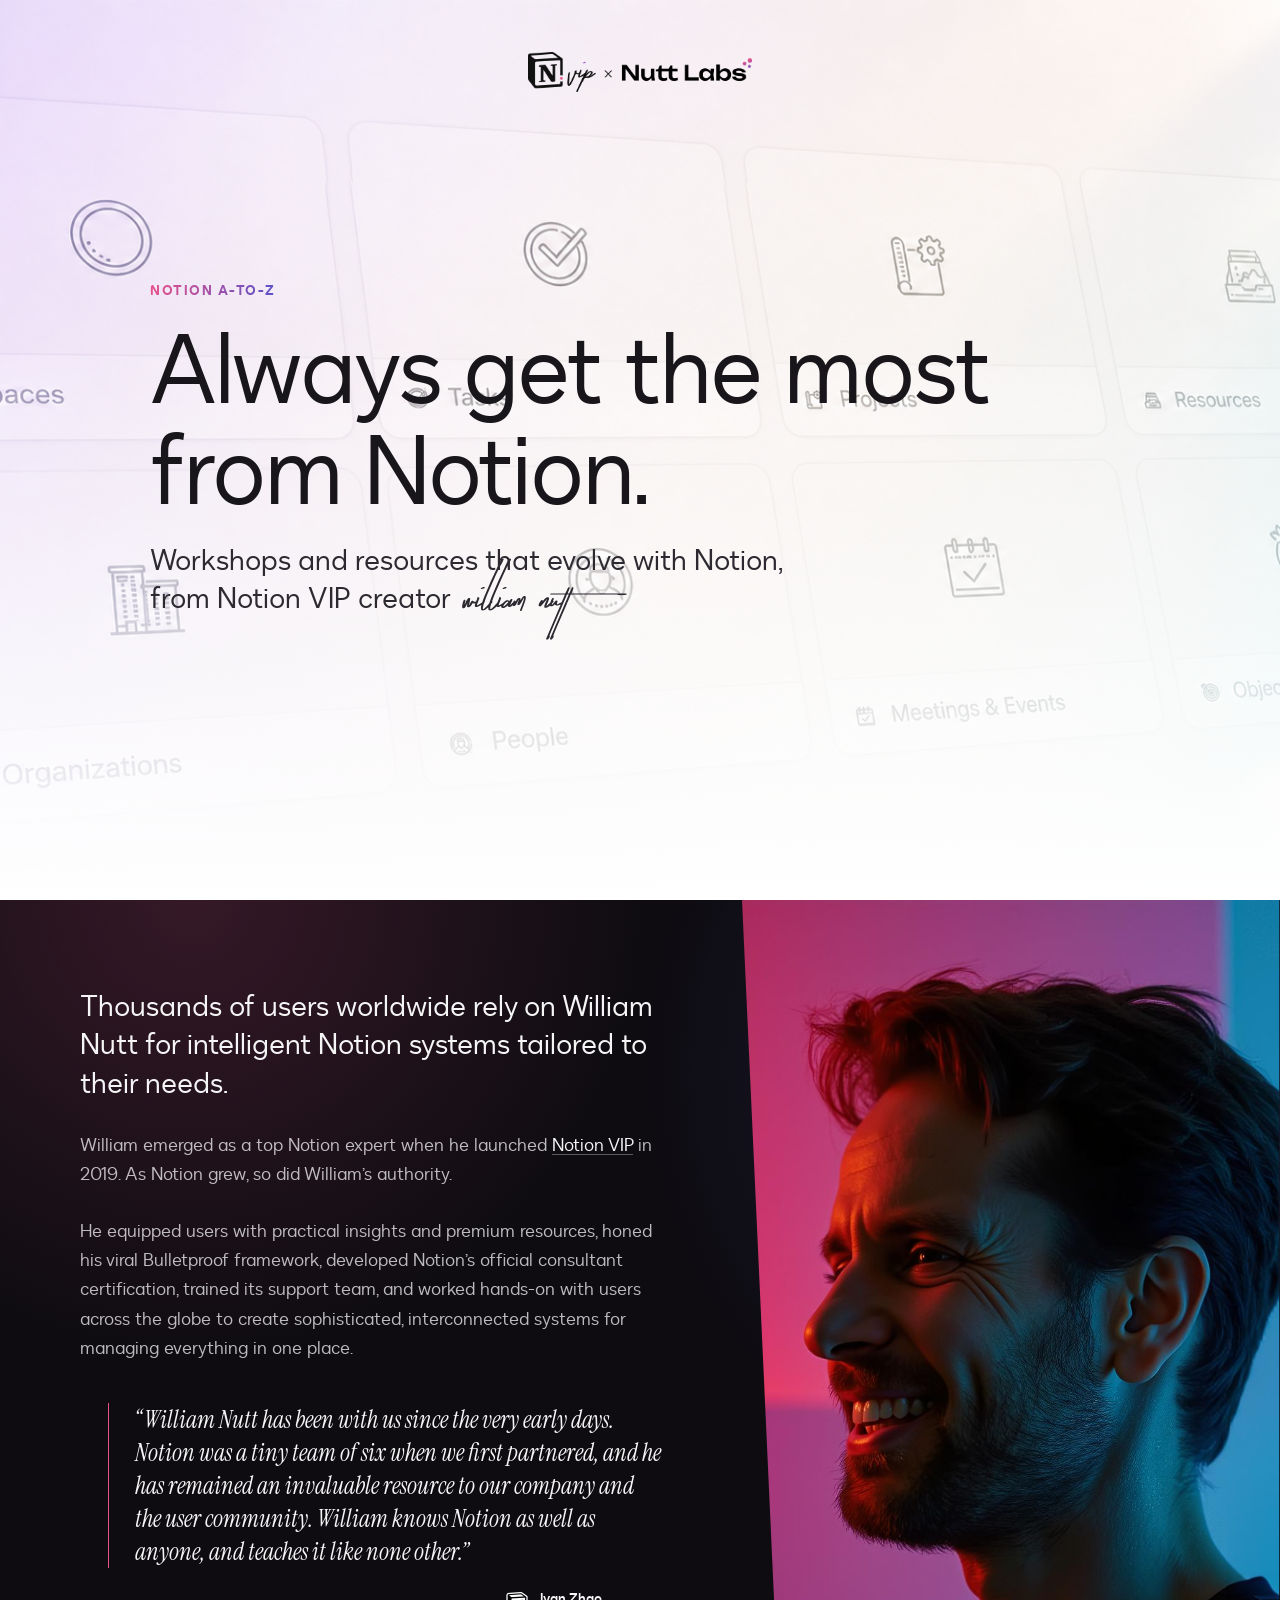
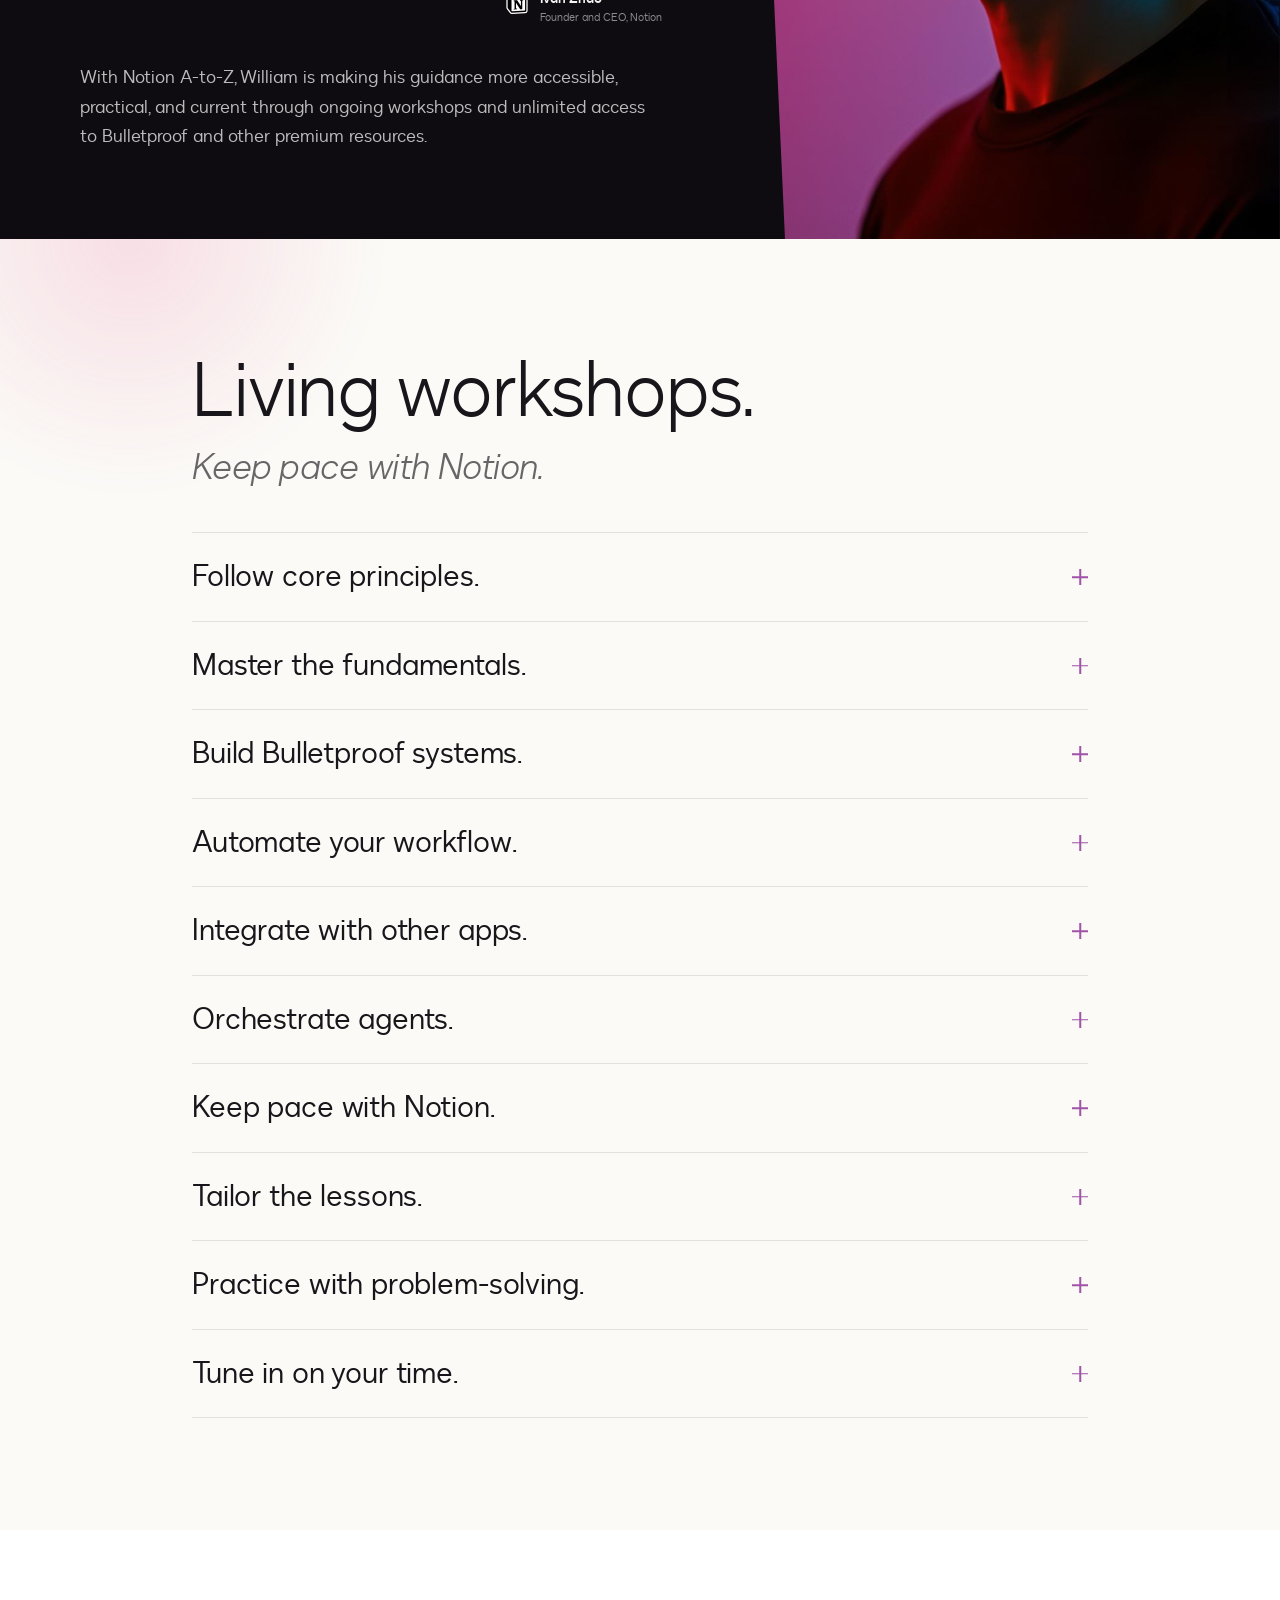
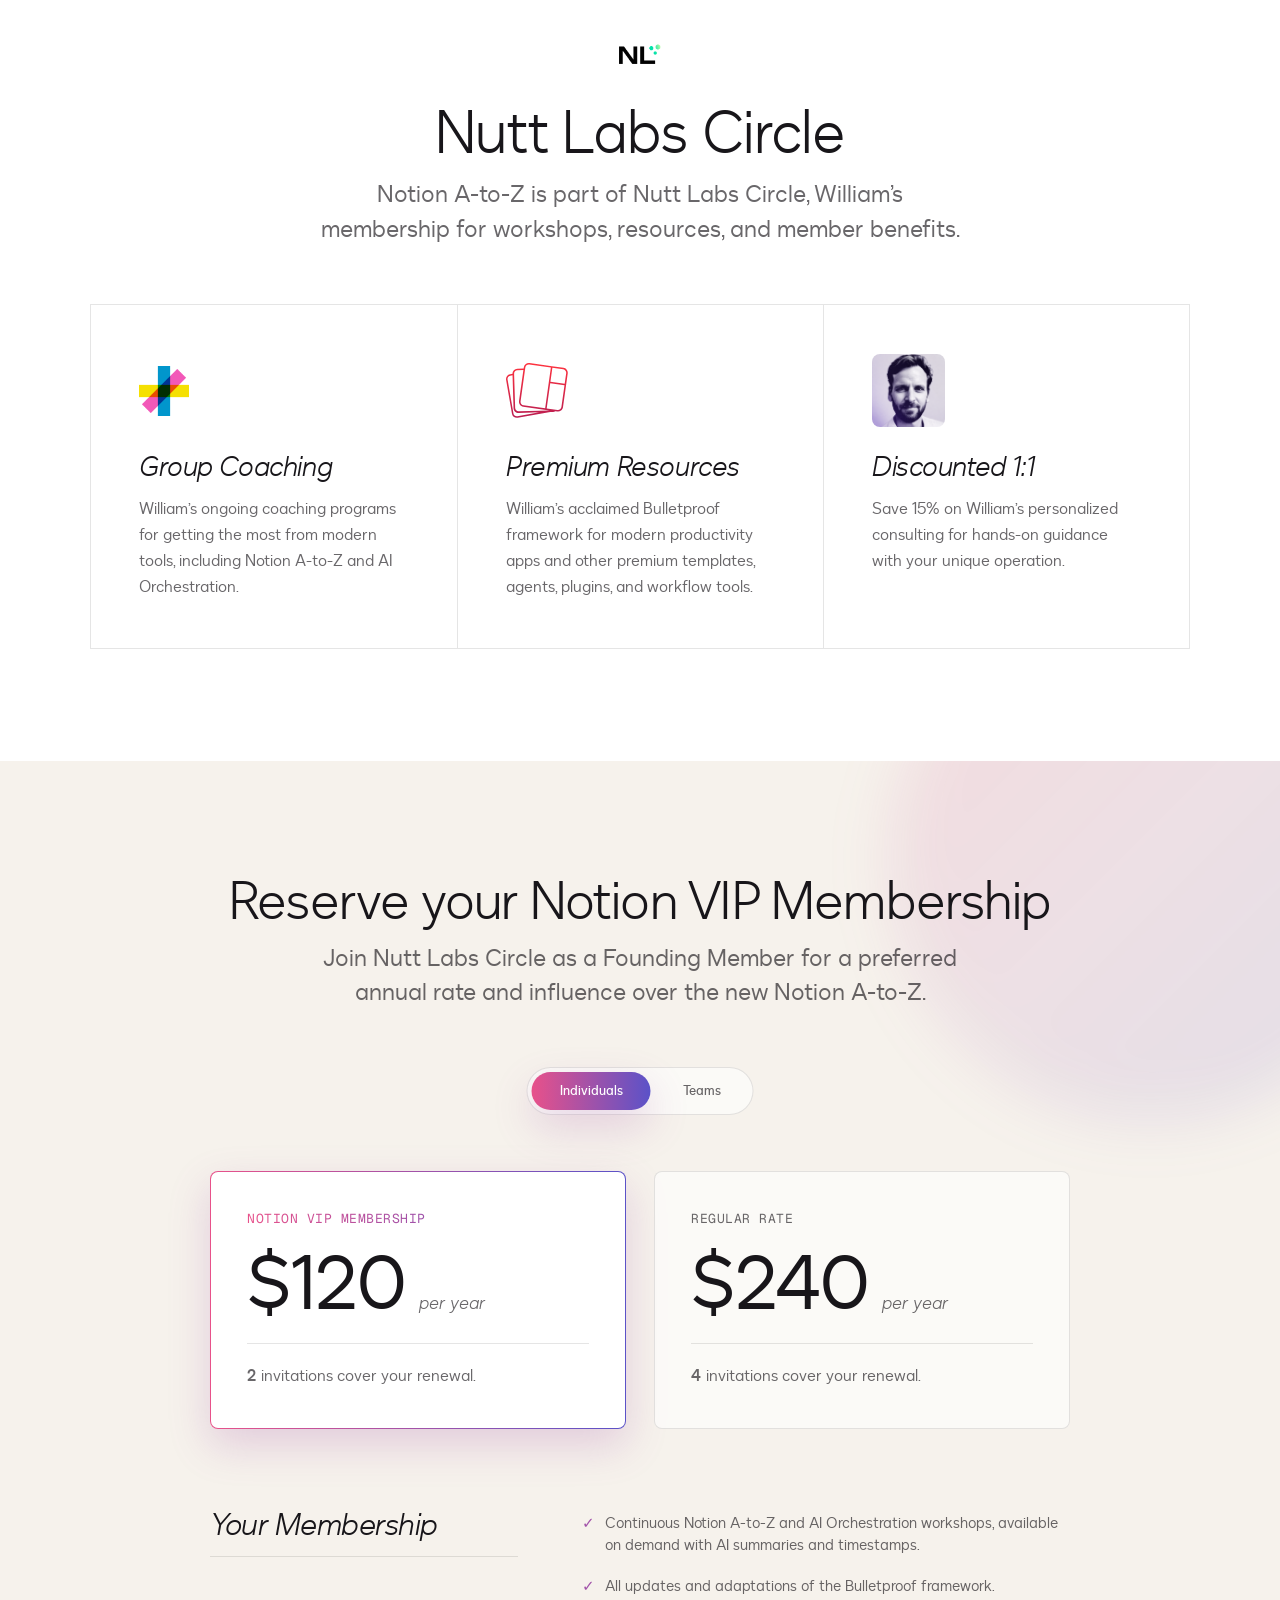
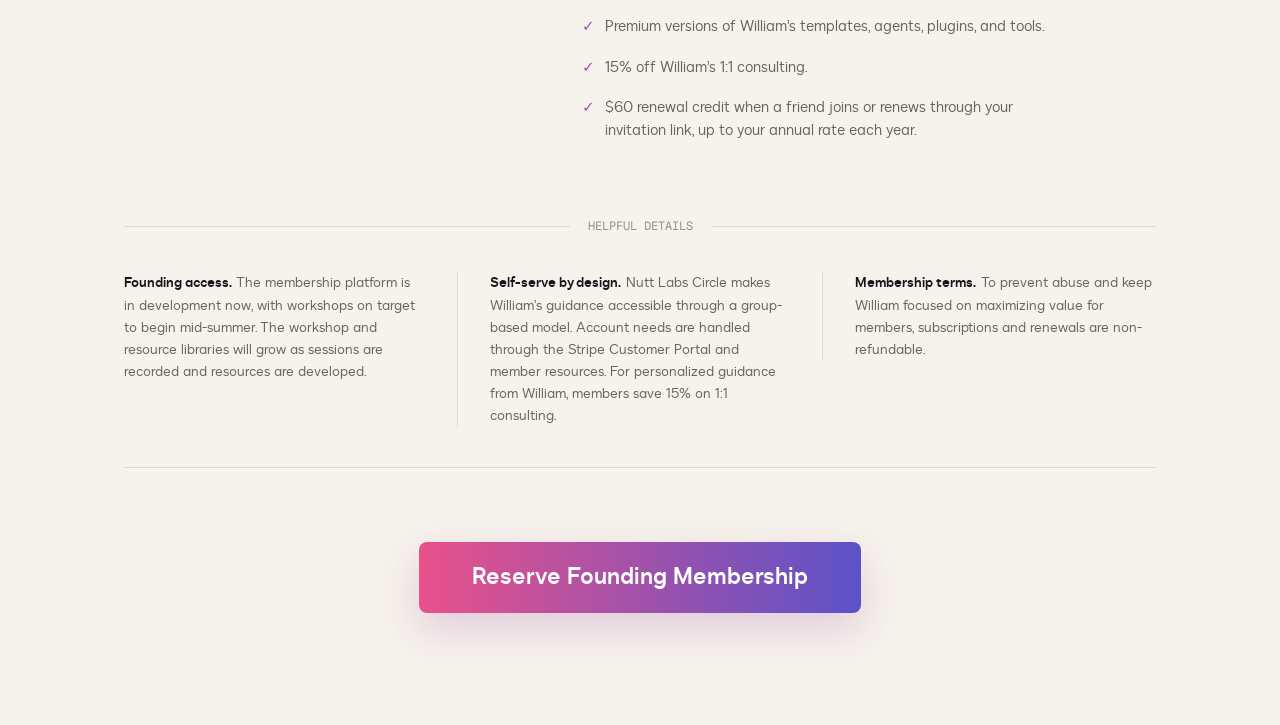
==== notion-az/index.html @ 17e20b6d "a-to-z Co-authored-by: Copilot <copilot@github.com>" ====
<!DOCTYPE html>
<html lang="en">
<head>
<!-- Google tag (gtag.js) -->
<script async src="https://www.googletagmanager.com/gtag/js?id=G-K4E2MD4CXL"></script>
<script>
  window.dataLayer = window.dataLayer || [];
  function gtag(){dataLayer.push(arguments);}
  gtag('js', new Date());

  gtag('config', 'G-K4E2MD4CXL');
</script>
<meta charset="UTF-8">
<meta name="viewport" content="width=device-width, initial-scale=1.0">
<title>Notion A-to-Z: Always get the most from Notion.</title>
<link rel="icon" type="image/png" href="assets/nutt-labs_favicon.png">
<meta property="og:image" content="assets/notion-a-to-z_og.jpg">
<link rel="stylesheet" href="css/main.css">
</head>
<body>

  <section class="hero">
    <div class="hero__bg"></div>

    <div class="hero__inner">

      <div class="hero__logo">
        <img src="assets/nutt-labs_notion-vip.png" alt="Notion VIP × Nutt Labs" />
      </div>

      <div class="hero__content">

        <p class="hero__eyebrow">Notion A-to-Z</p>
        <h1 class="hero__headline">Always get the most<br>from Notion.</h1>

        <div class="hero__sub">
          <p class="hero__sub-l1">Workshops and resources<br class="mobile-only"> that evolve with Notion,</p>
          <p class="hero__sub-l2">from Notion&nbsp;VIP&nbsp;creator&nbsp;<svg class="hero__sig" viewBox="0 0 155 76" fill="none" xmlns="http://www.w3.org/2000/svg" aria-label="William Nutt"><path d="M6.62109 37.0368C7.33049 37.0565 7.68519 37.1846 7.68519 37.421C7.68519 38.4851 7.33049 40.4853 6.62109 43.4214V43.6283H6.828C8.04975 40.9089 8.96606 39.5492 9.57694 39.5492H10.2568C10.7888 40.2586 11.2027 40.6133 11.4982 40.6133C11.5771 40.6133 12.4343 40.3375 14.0698 39.7857L14.8975 39.9926V40.8498C13.991 41.5789 12.9466 42.0223 11.7643 42.1799L9.84296 41.9435C8.60151 44.4855 7.37976 45.7565 6.17771 45.7565H5.32052C5.12346 45.7565 4.91655 45.5398 4.69979 45.1062V43.8057L4.93626 42.5642V42.3573H4.69979C3.63568 45.1949 2.57158 46.6137 1.50747 46.6137H0.857186C0.581307 46.5152 0.295575 46.1605 -9.80496e-06 45.5496C0.709394 40.9976 1.4188 38.7216 2.1282 38.7216H2.80805C3.06422 38.7216 3.19231 38.9384 3.19231 39.3719C3.19231 39.766 2.9854 40.7611 2.57158 42.3573V42.5642H2.80805C4.24656 38.8793 5.51757 37.0368 6.62109 37.0368ZM19.8787 26.6617H21.1792V27.9328C19.8195 28.3466 18.9623 28.5535 18.6076 28.5535H17.9869C17.6913 28.5535 17.5435 28.4057 17.5435 28.1101C17.5435 27.9131 18.3219 27.4303 19.8787 26.6617ZM14.7946 36.4456H15.6222C15.839 36.4456 16.0459 36.6525 16.243 37.0663V37.3028C16.243 37.7363 15.5336 39.6379 14.1148 43.0076V44.0717C15.9868 43.1061 18.0559 41.7661 20.322 40.0517H20.4994C20.7753 40.1897 21.0708 40.2586 21.3861 40.2586V40.8794C18.8441 43.2835 16.3612 44.8501 13.9374 45.5792H13.2871C12.4201 45.5792 11.9865 45.1555 11.9865 44.3082C11.9865 43.3229 12.7748 41.0567 14.3512 37.5097C14.1936 37.2141 14.1148 36.9974 14.1148 36.8594L14.7946 36.4456ZM37.9838 6.25104e-06H38.4272C38.841 6.25104e-06 39.0479 0.285738 39.0479 0.857202C38.3385 2.946 36.8409 5.70479 34.555 9.13357C34.555 9.46857 33.284 12.3062 30.742 17.6464C23.3524 33.943 19.5984 43.6677 19.4802 46.8206C19.5984 47.0965 19.6576 47.3034 19.6576 47.4414H19.894C20.6231 47.4414 23.0272 45.0373 27.1063 40.2291C27.3822 40.0714 27.6778 39.9926 27.993 39.9926H28.1704C28.466 40.032 28.6138 40.1798 28.6138 40.436V40.8498C24.9288 46.1112 21.8153 48.7419 19.2733 48.7419C18.2683 48.7419 17.7658 48.2394 17.7658 47.2344V46.3772C17.7658 42.5149 24.1504 27.115 36.9197 0.177357L37.9838 6.25104e-06ZM44.8863 6.25104e-06H45.3297C45.7435 6.25104e-06 45.9504 0.285738 45.9504 0.857202C45.241 2.946 43.7434 5.70479 41.4575 9.13357C41.4575 9.46857 40.1865 12.3062 37.6445 17.6464C30.2549 33.943 26.5009 43.6677 26.3827 46.8206C26.5009 47.0965 26.5601 47.3034 26.5601 47.4414H26.7965C27.5256 47.4414 29.9297 45.0373 34.0088 40.2291C34.2847 40.0714 34.5802 39.9926 34.8955 39.9926H35.0729C35.3685 40.032 35.5163 40.1798 35.5163 40.436V40.8498C31.8313 46.1112 28.7178 48.7419 26.1758 48.7419C25.1708 48.7419 24.6683 48.2394 24.6683 47.2344V46.3772C24.6683 42.5149 31.0529 27.115 43.8222 0.177357L44.8863 6.25104e-06ZM40.2314 26.6617H41.532V27.9328C40.1723 28.3466 39.3151 28.5535 38.9604 28.5535H38.3397C38.0441 28.5535 37.8963 28.4057 37.8963 28.1101C37.8963 27.9131 38.6747 27.4303 40.2314 26.6617ZM35.1474 36.4456H35.975C36.1918 36.4456 36.3987 36.6525 36.5957 37.0663V37.3028C36.5957 37.7363 35.8863 39.6379 34.4675 43.0076V44.0717C36.3396 43.1061 38.4087 41.7661 40.6748 40.0517H40.8522C41.128 40.1897 41.4236 40.2586 41.7389 40.2586V40.8794C39.1969 43.2835 36.714 44.8501 34.2902 45.5792H33.6399C32.7728 45.5792 32.3393 45.1555 32.3393 44.3082C32.3393 43.3229 33.1276 41.0567 34.704 37.5097C34.5464 37.2141 34.4675 36.9974 34.4675 36.8594L35.1474 36.4456ZM46.0698 38.0418H46.6906C46.9073 38.0418 47.1142 38.2487 47.3113 38.6625C46.3457 40.5936 45.5772 42.2982 45.0057 43.7761H45.1831C47.6463 41.2341 49.2129 39.9631 49.8829 39.9631C50.1785 40.101 50.3854 40.17 50.5036 40.17V40.7907C47.666 43.9239 45.6856 45.4905 44.5623 45.4905H44.119C43.2913 45.4905 42.8775 45.1358 42.8775 44.4264C42.9957 44.1308 43.0549 43.914 43.0549 43.7761C41.2222 45.4905 39.8823 46.3477 39.0349 46.3477H37.9708C37.1038 46.3477 36.6702 45.9142 36.6702 45.0471C36.6702 43.4904 38.2368 41.5691 41.37 39.2832H42.8775C43.3307 39.2832 43.8234 39.5098 44.3554 39.9631C44.6707 39.2734 45.2422 38.6329 46.0698 38.0418ZM42.2272 40.3473C39.8231 42.4164 38.6211 44.0618 38.6211 45.2836C39.3699 45.0668 40.9956 43.5692 43.4982 40.7907C43.1238 40.7907 42.7002 40.6429 42.2272 40.3473ZM57.7903 35.2041H59.0909C59.5047 35.3618 59.7117 35.7953 59.7117 36.5047V36.889C59.7117 38.7216 58.3618 42.8499 55.6621 49.274H54.8345C54.6177 49.274 54.4108 49.0474 54.2138 48.5941C56.7558 42.3869 58.0268 38.6329 58.0268 37.3324V37.1254H57.7903C55.4848 41.3819 54.066 43.579 53.5339 43.717H52.2629C51.987 43.717 51.8491 43.5692 51.8491 43.2736C51.8491 42.6824 52.2826 41.2636 53.1497 39.0172V38.8398H52.9132C51.0609 42.446 49.849 44.3574 49.2775 44.5742H48.0065C47.7306 44.5742 47.5927 44.4362 47.5927 44.1604C47.5927 41.2439 48.1543 39.6773 49.2775 39.4606H49.514C49.8096 39.5 49.9574 39.6478 49.9574 39.9039V40.0813C49.9574 40.4163 49.8785 40.7119 49.7209 40.968V41.1454H49.9574C51.1003 38.4654 52.2925 37.1254 53.5339 37.1254H54.2138C54.6276 37.1254 54.8345 37.756 54.8345 39.0172H55.0414C55.6326 37.5196 56.5489 36.2485 57.7903 35.2041ZM79.9899 36.3274H80.8471C81.0442 36.3274 81.2511 36.5441 81.4679 36.9777V37.8349C81.4679 38.4457 80.6205 40.702 78.9258 44.6037C79.2805 44.6037 81.0541 43.0568 84.2464 39.9631H85.3105C85.5864 39.9828 85.7243 40.1109 85.7243 40.3473V40.5838C82.6502 44.2687 80.3841 46.1112 78.9258 46.1112H78.0982L77.0341 45.9043V44.8402C77.0341 44.2096 77.8716 42.0026 79.5466 38.2191H79.3397C75.8518 42.6332 73.9403 44.8402 73.6053 44.8402H72.0978C71.8417 44.8402 71.7136 44.7023 71.7136 44.4264V44.2195C71.7136 42.5839 72.6299 40.8104 74.4625 38.899H75.0832C75.3788 38.9187 75.5266 39.0467 75.5266 39.2832V39.7266L75.2901 40.17H75.5266C77.4381 37.6082 78.9258 36.3274 79.9899 36.3274ZM84.8529 37.0663H85.5328C85.7889 37.1057 85.917 37.2535 85.917 37.5097V37.9235C84.6559 41.2932 84.0253 43.1357 84.0253 43.451C84.2617 43.451 85.3948 42.2391 87.4245 39.8153L88.0452 39.431H88.2817L89.3458 39.6379V40.0517C89.3458 40.4064 89.1389 41.3326 88.7251 42.8302L89.1093 43.0076C89.464 43.0076 91.3164 42.0223 94.6663 40.0517C95.2181 40.2488 95.494 40.4656 95.494 40.702V40.8794C93.2869 42.8302 91.3065 43.8943 89.5527 44.0717H88.4886C87.4836 44.0717 86.9811 43.717 86.9811 43.0076C85.8579 44.1702 84.9416 44.7515 84.2322 44.7515H82.7247C82.3109 44.5939 82.104 44.1604 82.104 43.451C83.2666 39.1945 84.1829 37.0663 84.8529 37.0663ZM99.7362 27.046H100.386C100.662 27.1051 100.8 27.2529 100.8 27.4894C100.8 28.0806 100.16 29.8541 98.879 32.8099H149.572L150.636 33.0464V33.6671C150.636 34.1006 149.345 34.3174 146.764 34.3174H145.936L145.315 33.874H98.2583C98.2583 34.1105 92.7899 46.9586 81.8533 72.4183C82.1489 72.4183 82.2967 72.6252 82.2967 73.039C81.4099 75.0096 80.5527 75.9948 79.7251 75.9948C79.0157 75.916 78.661 75.7091 78.661 75.3741L96.3665 33.874H82.7105C82.4346 33.874 82.2967 33.7262 82.2967 33.4306C82.4543 33.0168 82.8879 32.8099 83.5973 32.8099H96.5439C96.7803 32.8099 97.7065 30.9674 99.3224 27.2825L99.7362 27.046ZM103.328 27.046H103.978C104.254 27.1051 104.392 27.2529 104.392 27.4894C104.392 28.0806 103.752 29.8541 102.471 32.8099H153.164L154.228 33.0464V33.6671C154.228 34.1006 152.937 34.3174 150.356 34.3174H149.528L148.907 33.874H101.85C101.85 34.1105 96.3819 46.9586 85.4453 72.4183C85.7408 72.4183 85.8886 72.6252 85.8886 73.039C85.0019 75.0096 84.1447 75.9948 83.317 75.9948C82.6076 75.916 82.2529 75.7091 82.2529 75.3741L99.9585 33.874H86.3025C86.0266 33.874 85.8886 33.7262 85.8886 33.4306C86.0463 33.0168 86.4798 32.8099 87.1892 32.8099H100.136C100.372 32.8099 101.298 30.9674 102.914 27.2825L103.328 27.046Z" fill="currentColor"></path></svg></p>
        </div>

      </div>
    </div>
  </section>

  <!-- ==================== BIO ==================== -->
  <section class="bio-section">
    <div class="bio-inner">
      <div class="bio-text">
        <p class="bio-lead">Thousands of users worldwide rely on William Nutt for intelligent Notion systems tailored to their needs.</p>

        <p class="bio-body">William emerged as a top Notion expert when he launched <a href="https://www.notion.vip/" target="_blank" rel="noreferrer">Notion VIP</a> in 2019. As Notion grew, so did William’s authority.</p>

        <p class="bio-body">He equipped users with practical insights and premium resources, honed his viral Bulletproof framework, developed Notion’s official consultant certification, trained its support team, and worked hands-on with users across the globe to create sophisticated, interconnected systems for managing everything in one place.</p>

        <div class="bio-quote-block">
          <blockquote class="bio-quote">
            <p class="bio-quote-text">“William Nutt has been with us since the very early days. Notion was a tiny team of six when we first partnered, and he has remained an invaluable resource to our company and the user community. William knows Notion as well as anyone, and teaches it like none other.”</p>
          </blockquote>
          <div class="bio-attribution">
            <div class="bio-attr-icon">
              <img src="assets/notion.png" alt="Notion">
            </div>
            <div class="bio-attr-text">
              <div class="bio-attr-name">Ivan Zhao</div>
              <div class="bio-attr-title">Founder and CEO, Notion</div>
            </div>
          </div>
        </div>

        <p class="bio-body">With Notion A-to-Z, William is making his guidance more accessible, practical, and current through ongoing workshops and unlimited access to Bulletproof and other premium resources.</p>
      </div>
      <div class="bio-image">
        <img src="assets/william-nutt_profile.jpg" alt="Portrait of William Nutt">
      </div>
    </div>
  </section>

  <!-- ==================== WORKSHOPS ==================== -->
  <section class="workshop-section">
    <div class="workshop-inner">
      <h2 class="workshop-header">Living workshops.</h2>
      <h3 class="workshop-subheader">Keep pace with Notion.</h3>

      <div class="accordion">
        <div class="accordion-item">
          <button class="accordion-trigger" type="button" aria-expanded="false" aria-controls="acc-panel-1" id="acc-trigger-1">
            <span class="accordion-title">Follow core principles.</span>
            <span class="accordion-icon" aria-hidden="true"></span>
          </button>
          <div class="accordion-panel" id="acc-panel-1" role="region" aria-labelledby="acc-trigger-1" hidden>
            <p class="accordion-body">Mastering Notion starts with your mindset. Through his work with users, collaborations with the Notion team, and countless hours of tinkering in his own workspaces, William established a set of principles for learning and applying Notion.</p>
            <p class="accordion-body">Those principles will underpin every Notion A-to-Z workshop, and William will review them frequently to keep them front of mind.</p>
          </div>
        </div>

        <div class="accordion-item">
          <button class="accordion-trigger" type="button" aria-expanded="false" aria-controls="acc-panel-2" id="acc-trigger-2">
            <span class="accordion-title">Master the fundamentals.</span>
            <span class="accordion-icon" aria-hidden="true"></span>
          </button>
          <div class="accordion-panel" id="acc-panel-2" role="region" aria-labelledby="acc-trigger-2" hidden>
            <p class="accordion-body">To make a great cake, you need to understand your kitchen tools and the role of each ingredient. An intelligent Notion system works the same way. Implementing strategies and frameworks requires tactical skill with Notion’s building blocks.</p>
            <p class="accordion-body">Throughout his demonstrations, William will explain his actions so members understand the role of each feature at every step.</p>
          </div>
        </div>

        <div class="accordion-item">
          <button class="accordion-trigger" type="button" aria-expanded="false" aria-controls="acc-panel-3" id="acc-trigger-3">
            <span class="accordion-title">Build Bulletproof systems.</span>
            <span class="accordion-icon" aria-hidden="true"></span>
          </button>
          <div class="accordion-panel" id="acc-panel-3" role="region" aria-labelledby="acc-trigger-3" hidden>
            <p class="accordion-body">Members will have exclusive access to the upcoming version of William’s acclaimed Bulletproof framework, which will infuse Notion’s latest features and, for the first time, include adaptations for other database and spreadsheet apps, including Airtable and Google Sheets.</p>
            <p class="accordion-body">In Notion A-to-Z workshops, William will rebuild components and demonstrate how to expand the system with new master databases, including many he uses in his own workflow.</p>
            <p class="accordion-body">Along the way, he’ll reinforce his core principles and Notion fundamentals until they click, giving members the foundation to apply them for their unique needs.</p>
          </div>
        </div>

        <div class="accordion-item">
          <button class="accordion-trigger" type="button" aria-expanded="false" aria-controls="acc-panel-4" id="acc-trigger-4">
            <span class="accordion-title">Automate your workflow.</span>
            <span class="accordion-icon" aria-hidden="true"></span>
          </button>
          <div class="accordion-panel" id="acc-panel-4" role="region" aria-labelledby="acc-trigger-4" hidden>
            <p class="accordion-body">Databases create the structure needed for automation, the second pillar of William’s Productivity Nexus.</p>
            <p class="accordion-body">An intelligent Notion system is flush with green flags for automation, whether through database automations, buttons, or custom agents. Using his own workflows, William will demonstrate how to identify and implement automation opportunities and deliver regular updates on these quickly evolving capabilities.</p>
          </div>
        </div>

        <div class="accordion-item">
          <button class="accordion-trigger" type="button" aria-expanded="false" aria-controls="acc-panel-5" id="acc-trigger-5">
            <span class="accordion-title">Integrate with other apps.</span>
            <span class="accordion-icon" aria-hidden="true"></span>
          </button>
          <div class="accordion-panel" id="acc-panel-5" role="region" aria-labelledby="acc-trigger-5" hidden>
            <p class="accordion-body">Done right, Notion is the hub of your software ecosystem, continuously exchanging information with other apps to establish a true system of record and eliminate redundancy. That's achieved through integrations, which typically pair with the triggers and actions of automations.</p>
            <p class="accordion-body">William will showcase his favorites, along with the almighty webhook.</p>
          </div>
        </div>

        <div class="accordion-item">
          <button class="accordion-trigger" type="button" aria-expanded="false" aria-controls="acc-panel-6" id="acc-trigger-6">
            <span class="accordion-title">Orchestrate agents.</span>
            <span class="accordion-icon" aria-hidden="true"></span>
          </button>
          <div class="accordion-panel" id="acc-panel-6" role="region" aria-labelledby="acc-trigger-6" hidden>
            <p class="accordion-body">Notion began as a one-stop shop for managing information and processes. With the addition of agents, it is also becoming a central destination for AI, with access to top frontier models.</p>
            <p class="accordion-body">Agents can help build your system, populate content, and reference information across your workspace, the web, and other apps. They are essential to a modern workflow, and William will show you how to get the most from them.</p>
          </div>
        </div>

        <div class="accordion-item">
          <button class="accordion-trigger" type="button" aria-expanded="false" aria-controls="acc-panel-7" id="acc-trigger-7">
            <span class="accordion-title">Keep pace with Notion.</span>
            <span class="accordion-icon" aria-hidden="true"></span>
          </button>
          <div class="accordion-panel" id="acc-panel-7" role="region" aria-labelledby="acc-trigger-7" hidden>
            <p class="accordion-body">Notion is evolving at light speed. The reimagined format of Notion A-to-Z is designed to stay current as the team adds new features and novel strategies emerge. William will regularly recap those features and demonstrate how to incorporate them into your existing systems.</p>
          </div>
        </div>

        <div class="accordion-item">
          <button class="accordion-trigger" type="button" aria-expanded="false" aria-controls="acc-panel-8" id="acc-trigger-8">
            <span class="accordion-title">Tailor the lessons.</span>
            <span class="accordion-icon" aria-hidden="true"></span>
          </button>
          <div class="accordion-panel" id="acc-panel-8" role="region" aria-labelledby="acc-trigger-8" hidden>
            <p class="accordion-body">Submit your questions, topic requests, and use cases. Notion AI will surface common themes, helping William prioritize future workshops.</p>
          </div>
        </div>

        <div class="accordion-item">
          <button class="accordion-trigger" type="button" aria-expanded="false" aria-controls="acc-panel-9" id="acc-trigger-9">
            <span class="accordion-title">Practice with problem-solving.</span>
            <span class="accordion-icon" aria-hidden="true"></span>
          </button>
          <div class="accordion-panel" id="acc-panel-9" role="region" aria-labelledby="acc-trigger-9" hidden>
            <p class="accordion-body">Among William’s core principles is to “be a builder, not a user.” There’s no better way to learn Notion than working through real challenges. William will often assign exercises to help new concepts click.</p>
          </div>
        </div>

        <div class="accordion-item">
          <button class="accordion-trigger" type="button" aria-expanded="false" aria-controls="acc-panel-10" id="acc-trigger-10">
            <span class="accordion-title">Tune in on your time.</span>
            <span class="accordion-icon" aria-hidden="true"></span>
          </button>
          <div class="accordion-panel" id="acc-panel-10" role="region" aria-labelledby="acc-trigger-10" hidden>
            <p class="accordion-body">Workshops will be available on demand in a library filterable by feature, function, date, and other useful classifications. Each will include an AI summary and timestamps.</p>
          </div>
        </div>
      </div>

    </div>
  </section>

  <!-- ==================== CIRCLE ==================== -->
  <section class="circle-section">
    <div class="circle-inner">
      <div class="circle-header-row">
        <h2 class="circle-header">Nutt Labs Circle</h2>
        <div class="circle-header-divider"></div>
        <img src="assets/nutt-labs_icon.png" alt="Nutt Labs" class="circle-logo">
      </div>
      <p class="circle-subheader">Notion A-to-Z is part of Nutt Labs Circle, William’s membership for workshops, resources, and member benefits.</p>

      <div class="circle-grid">
        <div class="circle-card">
          <div class="card-image-wrap"><img src="assets/Productivity-Nexus-Icon.png" alt="" class="card-image card-image--icon card-image--productivity-nexus"></div>
          <h3 class="circle-title">Group Coaching</h3>
          <p class="circle-description">William’s ongoing coaching programs for getting the most from modern tools, including Notion A-to-Z and AI Orchestration.</p>
        </div>

        <div class="circle-card">
          <div class="card-image-wrap"><img src="assets/templates-icon.svg" alt="" class="card-image card-image--icon"></div>
          <h3 class="circle-title">Premium Resources</h3>
          <p class="circle-description">William’s acclaimed Bulletproof framework for modern productivity apps and other premium templates, agents, plugins, and workflow tools.</p>
        </div>

        <div class="circle-card">
          <div class="card-image-wrap"><img src="assets/william-nutt_purple.png" alt="" class="card-image card-image--headshot"></div>
          <h3 class="circle-title">Discounted 1:1</h3>
          <p class="circle-description">Save 15% on William’s personalized consulting for hands-on guidance with your unique operation.</p>
        </div>
      </div>
    </div>
  </section>

  <!-- ==================== PRICING ==================== -->
  <section class="pricing-section" id="pricing">
    <div class="pricing-inner">
      <h2 class="pricing-header">Reserve your Notion VIP Membership</h2>
      <p class="pricing-subheader">Join Nutt Labs Circle as a Founding Member for a preferred annual rate and influence over the new Notion A-to-Z.</p>

      <div class="tabs">
        <button class="tab active" onclick="switchTab('individual')">Individuals</button>
        <a href="https://form.nutt.ai/teams" target="_blank" rel="noreferrer" class="tab">Teams</a>
      </div>

      <div id="tab-individual" class="tab-content active">
        <div class="pricing-columns">
          <div class="pricing-card founding">
            <h3 class="card-tier">Notion VIP Membership</h3>
            <div class="card-price">$120</div>
            <div class="card-price-period">per year</div>
            <hr class="card-divider">
            <p class="card-referral"><strong>2</strong> invitations cover your renewal.</p>
          </div>

          <div class="pricing-card regular">
            <h3 class="card-tier">Regular Rate</h3>
            <div class="card-price">$240</div>
            <div class="card-price-period">per year</div>
            <hr class="card-divider">
            <p class="card-referral"><strong>4</strong> invitations cover your renewal.</p>
          </div>
        </div>
      </div>

      <div class="features-section">
        <div class="features-left">
          <h2 class="features-heading">Your Membership</h2>
          <hr class="features-line">
        </div>
        <ul class="features-list">
          <li class="feature-item"><span class="feature-check">&#10003;</span> <span>Continuous Notion A-to-Z and AI Orchestration workshops, available on demand with AI summaries and timestamps.</span></li>
          <li class="feature-item"><span class="feature-check">&#10003;</span> <span>All updates and adaptations of the Bulletproof framework.</span></li>
          <li class="feature-item"><span class="feature-check">&#10003;</span> <span>Premium versions of William’s templates, agents, plugins, and tools.</span></li>
          <li class="feature-item"><span class="feature-check">&#10003;</span> <span>15% off William’s 1:1 consulting.</span></li>
          <li class="feature-item"><span class="feature-check">&#10003;</span> <span>$60 renewal credit when a friend joins or renews through your invitation link, up to your annual rate each year.</span></li>
        </ul>
      </div>

      <div class="cta-fine-print-block">
        <p class="cta-fine-print-intro">Helpful Details</p>
        <div class="cta-fine-print">
          <div class="cta-fine-print-item">
            <p class="cta-fine-print-body"><strong>Founding access.</strong> The membership platform is in development now, with workshops on target to begin mid-summer. The workshop and resource libraries will grow as sessions are recorded and resources are developed.</p>
          </div>
          <div class="cta-fine-print-item">
            <p class="cta-fine-print-body"><strong>Self-serve by design.</strong> Nutt Labs Circle makes William’s guidance accessible through a group-based model. Account needs are handled through the Stripe Customer Portal and member resources. For personalized guidance from William, members save 15% on 1:1 consulting.</p>
          </div>
          <div class="cta-fine-print-item">
            <p class="cta-fine-print-body"><strong>Membership terms.</strong> To prevent abuse and keep William focused on maximizing value for members, subscriptions and renewals are non-refundable.</p>
          </div>
        </div>
      </div>

      <div class="cta-wrapper">
        <a href="https://buy.stripe.com/8x25kFegy5X5c1M9AR4c800" class="cta-button" target="_blank" rel="noreferrer">Reserve Founding Membership</a>
      </div>
    </div>
  </section>

  <script src="js/main.js"></script>
</body>
</html>
---- notion-az/css/main.css ----
@import url('https://fonts.googleapis.com/css2?family=Instrument+Serif:ital@0;1&display=swap');
@import url('https://fonts.googleapis.com/css2?family=Geist+Mono:wght@400&display=swap');

@font-face {
  font-family: 'DS Indigo';
  src: url('../assets/DSIndigo-Regular.woff2') format('woff2');
  font-weight: 400;
  font-style: normal;
  font-display: swap;
}

@font-face {
  font-family: 'DS Indigo';
  src: url('../assets/dsindigo-light.woff2') format('woff2');
  font-weight: 300;
  font-style: normal;
  font-display: swap;
}

@font-face {
  font-family: 'DS Indigo';
  src: url('../assets/DSIndigo-Medium.woff2') format('woff2');
  font-weight: 500;
  font-style: normal;
  font-display: swap;
}

@font-face {
  font-family: 'DS Indigo';
  src: url('../assets/DSIndigo-Semibold.woff2') format('woff2');
  font-weight: 600;
  font-style: normal;
  font-display: swap;
}

@font-face {
  font-family: 'DS Indigo';
  src: url('../assets/DSIndigo-Bold.woff2') format('woff2');
  font-weight: 700;
  font-style: normal;
  font-display: swap;
}

@font-face {
  font-family: 'DS Indigo';
  src: url('../assets/dsindigo-lightitalic.woff2') format('woff2');
  font-weight: 300;
  font-style: italic;
  font-display: swap;
}

:root {
  --font-ui: 'DS Indigo', system-ui, -apple-system, BlinkMacSystemFont, sans-serif;
  --font-display: 'Instrument Serif', Georgia, serif;
  --font-mono: 'Geist Mono', ui-monospace, SFMono-Regular, Menlo, Monaco, Consolas, monospace;
  --ink: #18161a;
  --ink-soft: #4f4a55;
  --ink-muted: rgba(24, 22, 26, 0.65);
  --ink-dim: rgba(24, 22, 26, 0.44);
  --ink-hairline: rgba(24, 22, 26, 0.11);
  --paper: rgba(255, 255, 255, 0.96);
  --paper-soft: rgba(255, 255, 255, 0.72);
  --paper-muted: rgba(255, 255, 255, 0.52);
  --paper-hairline: rgba(255, 255, 255, 0.13);
  --white: #ffffff;
  --off-white: #fbfaf7;
  --eggshell: #f6f2ec;
  --surface: #f0eef8;
  --dark: #0e0c11;
  --dark-2: #18131d;
  --accent: #E8518A;
  --accent-2: #A152A9;
  --accent-3: #5B52C8;
  --gradient: linear-gradient(90deg, #E8518A, #A152A9, #5B52C8);
  --gradient-soft: linear-gradient(135deg, rgba(232, 81, 138, 0.14), rgba(161, 82, 169, 0.11), rgba(91, 82, 200, 0.13));
  --gutter: 80px;
  --section-padding: 112px 32px;
  --radius: 8px;
  --transition-fast: 0.2s ease;
  --shadow-accent: 0 16px 42px rgba(161, 82, 169, 0.24);
}

*,
*::before,
*::after {
  box-sizing: border-box;
  margin: 0;
  padding: 0;
}

html {
  font-size: 16px;
  scroll-behavior: smooth;
}

body {
  font-family: var(--font-ui);
  color: var(--ink);
  background: var(--white);
  overflow-x: hidden;
  -webkit-font-smoothing: antialiased;
  -moz-osx-font-smoothing: grayscale;
}

p {
  font-weight: 400;
}

strong {
  font-weight: 600;
}

a {
  color: inherit;
  transition: color var(--transition-fast), transform var(--transition-fast), box-shadow var(--transition-fast);
}

button {
  font: inherit;
}

img {
  max-width: 100%;
}

svg {
  max-width: 100%;
}

.mobile-only {
  display: none;
}

h1,
h2,
h3,
h4,
h5,
h6 {
  font-family: var(--font-ui);
  font-weight: 300;
  letter-spacing: -0.015em;
  line-height: 1.06;
  color: inherit;
}

.workshop-inner,
.circle-inner,
.pricing-inner {
  margin: 0 auto;
}

.circle-header,
.pricing-header,
.circle-subheader,
.pricing-subheader {
  text-align: center;
}

/* =============================================
   HERO
   ============================================= */
.hero {
  position: relative;
  min-height: 100svh;
  display: flex;
  flex-direction: column;
  align-items: center;
  overflow: hidden;
  background: #ece8f5;
}

.hero__bg {
  position: absolute;
  inset: 0;
  background: url('../assets/notion-a-to-z_hero.png') center center / cover no-repeat;
  z-index: 0;
}

.hero__bg::after {
  content: '';
  position: absolute;
  inset: 0;
  background: linear-gradient(
    to bottom,
    rgba(255, 255, 255, 0) 40%,
    rgba(255, 255, 255, 0.55) 70%,
    rgba(255, 255, 255, 1) 100%
  );
}

.hero__inner {
  position: relative;
  z-index: 1;
  width: 100%;
  display: flex;
  flex-direction: column;
  align-items: center;
  min-height: 100svh;
  padding: 0 var(--gutter);
}

.hero__logo {
  padding-top: 52px;
  display: flex;
  justify-content: center;
  width: 100%;
}

.hero__logo img {
  height: 40px;
  width: auto;
  display: block;
}

.hero__content {
  flex: 1;
  display: flex;
  flex-direction: column;
  align-items: flex-start;
  justify-content: center;
  text-align: left;
  padding: 48px 0 140px;
  max-width: 980px;
  width: 100%;
  overflow: visible;
}

.hero__eyebrow {
  display: inline-block;
  padding: 0;
  border-radius: 999px;
  font-size: 14px;
  font-weight: 700;
  letter-spacing: 1.5px;
  text-transform: uppercase;
  margin-bottom: 22px;
  background: var(--gradient);
  -webkit-background-clip: text;
  background-clip: text;
  -webkit-text-fill-color: transparent;
  color: transparent;
}

.hero__headline {
  font-family: var(--font-ui);
  font-size: 96px;
  font-weight: 400;
  line-height: 1.06;
  color: var(--ink);
  text-wrap: balance;
  margin-bottom: 18px;
}

.hero__sub {
  overflow: visible;
}

.hero__sub-l1,
.hero__sub-l2 {
  font-size: 29px;
  font-weight: 400;
  color: #2c2930;
}

.hero__sub-l1 {
  line-height: 1.25;
  text-wrap: pretty;
  margin: 0;
}

.hero__sub-l2 {
  position: relative;
  display: inline-block;
  margin: 0;
  overflow: visible;
}

.hero__sig {
  display: block;
  position: absolute;
  left: calc(100% + 0.14em);
  top: 50%;
  height: 2.8em;
  width: auto;
  transform: translateY(-50%);
  color: #2c2930;
  pointer-events: none;
}

/* =============================================
   BIO
   ============================================= */
.bio-section {
  position: relative;
  background:
    radial-gradient(circle at 15% 0%, rgba(232, 81, 138, 0.18), transparent 32%),
    radial-gradient(circle at 86% 18%, rgba(91, 82, 200, 0.22), transparent 34%),
    var(--dark);
  color: var(--paper);
}

.bio-inner {
  position: relative;
  z-index: 1;
  display: flex;
  align-items: stretch;
  max-width: 1440px;
  margin: 0 auto;
}

.bio-text {
  display: flex;
  flex-direction: column;
  gap: 28px;
  width: 58%;
  padding: 88px 80px;
}

.bio-lead {
  font-size: 29px;
  line-height: 1.32;
  color: var(--paper);
}

.bio-body {
  font-size: 18px;
  color: var(--paper-soft);
  line-height: 1.62;
}

.bio-body a {
  color: var(--paper);
  text-decoration-color: rgba(255, 255, 255, 0.32);
  text-underline-offset: 0.16em;
}

.bio-body a:hover {
  color: #f3a4c3;
}

.bio-quote-block {
  display: flex;
  flex-direction: column;
  gap: 24px;
  margin: 12px 0;
  padding-left: 28px;
}

.bio-quote {
  border-left: 1px solid transparent;
  border-image: var(--gradient) 1;
  padding-left: 26px;
}

.bio-quote-text {
  font-family: var(--font-display);
  font-size: 24px;
  font-weight: 400;
  font-style: italic;
  color: var(--paper);
  line-height: 1.38;
}

.bio-attribution {
  display: flex;
  align-items: flex-start;
  gap: 12px;
  justify-content: flex-end;
  color: var(--paper-muted);
}

.bio-attr-icon,
.bio-attr-icon img {
  width: 22px;
  height: 22px;
}

.bio-attr-icon {
  flex-shrink: 0;
}

.bio-attr-icon img {
  border-radius: 4px;
}

.bio-attr-text {
  display: flex;
  flex-direction: column;
  gap: 6px;
  font-size: 14px;
  line-height: 1;
}

.bio-attr-name {
  font-weight: 600;
  color: var(--paper);
}

.bio-attr-title {
  color: var(--paper-muted);
  font-size: 11px;
}

.bio-image {
  width: 42%;
  min-height: 720px;
}

.bio-image img {
  display: block;
  width: 100%;
  height: 100%;
  object-fit: cover;
  object-position: 50% 20%;
  clip-path: polygon(0 0, 100% 0, 92% 100%, 0 100%);
  transform: scaleX(-1);
}

/* =============================================
   WORKSHOPS
   ============================================= */
.workshop-section {
  background: var(--off-white);
  position: relative;
  overflow: hidden;
}

.workshop-section::before {
  content: "";
  position: absolute;
  top: -260px;
  left: -130px;
  width: 520px;
  height: 520px;
  pointer-events: none;
  filter: blur(12px);
  background: radial-gradient(circle, rgba(232, 81, 138, 0.16), transparent 68%);
}

.workshop-inner {
  position: relative;
  max-width: 960px;
  padding: var(--section-padding);
}

.workshop-header {
  font-size: 76px;
  margin-bottom: 12px;
}

.workshop-subheader {
  font-size: 36px;
  font-weight: 300;
  font-style: italic;
  color: var(--ink-muted);
  line-height: 1.36;
  margin-bottom: 40px;
}

.accordion {
  border-top: 1px solid var(--ink-hairline);
  overflow-anchor: none;
}

.accordion-item {
  padding: 25px 0 11px;
  border-bottom: 1px solid var(--ink-hairline);
}

.accordion-trigger {
  display: flex;
  align-items: center;
  justify-content: space-between;
  width: 100%;
  padding-bottom: 14px;
  background: none;
  border: none;
  color: var(--ink);
  text-align: left;
  cursor: pointer;
  gap: 24px;
  transition: opacity var(--transition-fast), color var(--transition-fast);
}

.accordion-trigger:hover {
  opacity: 0.82;
}

.accordion-trigger:hover .accordion-title,
.accordion-trigger[aria-expanded="true"] .accordion-title {
  background: var(--gradient);
  -webkit-background-clip: text;
  background-clip: text;
  -webkit-text-fill-color: transparent;
  color: transparent;
}

.accordion-title {
  font-size: 30px;
  letter-spacing: -0.005em;
  font-weight: 400;
  line-height: 1.25;
  transition: color var(--transition-fast);
}

.accordion-icon {
  position: relative;
  width: 16px;
  height: 16px;
  flex-shrink: 0;
}

.accordion-icon::before,
.accordion-icon::after {
  content: '';
  position: absolute;
  top: 50%;
  left: 50%;
  background: var(--accent-2);
  transition: transform 0.25s ease, opacity 0.25s ease;
}

.accordion-icon::before {
  width: 16px;
  height: 1.5px;
  transform: translate(-50%, -50%);
}

.accordion-icon::after {
  width: 1.5px;
  height: 16px;
  transform: translate(-50%, -50%);
}

.accordion-trigger[aria-expanded="true"] .accordion-icon::after {
  transform: translate(-50%, -50%) scaleY(0);
  opacity: 0;
}

.accordion-panel {
  padding: 0 0 16px;
}

.accordion-panel[hidden] {
  display: none;
}

.accordion-body {
  font-size: 17px;
  color: var(--ink-muted);
  line-height: 1.68;
  max-width: 740px;
}

.accordion-body + .accordion-body {
  margin-top: 14px;
}

/* =============================================
   CIRCLE
   ============================================= */
.circle-section,
.pricing-section {
  padding: var(--section-padding);
}

.circle-section {
  background: var(--white);
}

.circle-inner {
  max-width: 1100px;
}

.circle-header-row {
  display: flex;
  flex-direction: column-reverse;
  align-items: center;
  justify-content: center;
  gap: 38px;
}

.circle-header {
  font-size: 60px;
}

.circle-logo {
  height: 22px;
  width: auto;
  flex-shrink: 0;
}

.circle-header-divider {
  display: none;
  width: 1px;
  height: 25px;
  background: var(--ink-hairline);
  flex-shrink: 0;
  margin: 3px 21px 0;
}

.circle-subheader,
.pricing-subheader {
  font-size: 24px;
  font-weight: 400;
  line-height: 1.45;
  margin: 12px auto 56px;
  max-width: 660px;
  color: var(--ink-muted);
}

.circle-grid {
  display: grid;
  grid-template-columns: repeat(3, 1fr);
  border: 1px solid var(--ink-hairline);
}

.circle-card {
  padding: 48px;
  background: var(--white);
  border-left: 1px solid var(--ink-hairline);
}

.circle-card:first-child {
  border-left: none;
}

.card-image-wrap {
  height: 76px;
  display: flex;
  align-items: center;
  margin-bottom: 22px;
}

.card-image {
  display: block;
}

.card-image--headshot {
  width: 73px;
  height: 73px;
  border-radius: 8px;
  object-fit: cover;
  object-position: center top;
}

.card-image--icon {
  height: 55px;
  width: auto;
}

.card-image--productivity-nexus {
  height: 50px;
}

.circle-title {
  font-size: 28px;
  font-weight: 300;
  font-style: italic;
  color: var(--ink);
  margin-bottom: 14px;
  line-height: 1.15;
}

.circle-description {
  font-size: 16px;
  color: var(--ink-muted);
  line-height: 1.62;
}

/* =============================================
   PRICING
   ============================================= */
.pricing-section {
  position: relative;
  background: var(--eggshell);
  color: var(--ink);
  overflow: hidden;
}

.pricing-section::before {
  content: '';
  position: absolute;
  top: -160px;
  right: -130px;
  width: 520px;
  height: 520px;
  background: var(--gradient-soft);
  filter: blur(30px);
  border-radius: 50%;
  pointer-events: none;
  z-index: 0;
}

.pricing-inner {
  max-width: 860px;
  position: relative;
  z-index: 1;
}

.pricing-header {
  font-size: 53px;
}

.tabs {
  display: inline-flex;
  align-items: center;
  gap: 4px;
  padding: 4px;
  background: rgba(255, 255, 255, 0.58);
  border: 1px solid var(--ink-hairline);
  border-radius: 999px;
  position: relative;
  left: 50%;
  transform: translateX(-50%);
  margin-bottom: 56px;
}

.tab {
  padding: 10px 28px;
  width: auto;
  background: transparent;
  border: none;
  border-radius: 999px;
  color: var(--ink-muted);
  font-family: var(--font-ui);
  font-size: 13px;
  font-weight: 500;
  text-decoration: none;
  cursor: pointer;
  transition: color 0.25s ease, background 0.25s ease, box-shadow 0.25s ease;
}

.tab:first-child,
.tab:last-child {
  border: none;
  border-radius: 999px;
}

.tab:hover {
  color: var(--ink);
}

.tab.active {
  background: var(--gradient);
  color: var(--white);
  box-shadow: var(--shadow-accent);
}

.tab-content {
  display: none;
}

.tab-content.active {
  display: block;
}

.pricing-columns {
  display: grid;
  grid-template-columns: repeat(2, minmax(0, 1fr));
  gap: 28px;
  margin-bottom: 74px;
}

.pricing-card {
  padding: 40px 36px;
  border-radius: var(--radius);
  color: var(--ink);
  border: 1px solid var(--ink-hairline);
  background: rgba(255, 255, 255, 0.58);
}

.pricing-card.founding {
  background:
    linear-gradient(var(--white), var(--white)) padding-box,
    var(--gradient) border-box;
  border: 1px solid transparent;
  box-shadow: var(--shadow-accent);
}

.card-tier {
  font-family: var(--font-mono);
  font-size: 13px;
  letter-spacing: 0.04em;
  font-weight: 400;
  text-transform: uppercase;
  margin-bottom: 22px;
  color: var(--ink-muted);
}

.pricing-card.founding .card-tier {
  background: var(--gradient);
  -webkit-background-clip: text;
  background-clip: text;
  -webkit-text-fill-color: transparent;
  color: transparent;
}

.card-price {
  display: inline-block;
  font-size: 75px;
  line-height: 1;
  letter-spacing: -0.01em;
}

.card-price-period {
  display: inline-block;
  font-size: 18px;
  font-weight: 300;
  font-style: italic;
  margin-left: 8px;
  vertical-align: baseline;
  color: var(--ink-muted);
}

.card-divider {
  border: none;
  border-top: 1px solid var(--ink-hairline);
  margin: 20px 0;
}

.card-referral {
  font-size: 16px;
  line-height: 1.5;
  color: var(--ink-muted);
}

.card-referral strong {
  margin-right: 1px;
}

.features-section {
  display: flex;
  justify-content: space-between;
  align-items: flex-start;
  gap: 64px;
}

.features-left {
  flex: 1;
  padding-top: 6px;
}

.features-heading {
  font-size: 31px;
  margin-bottom: 14px;
  white-space: nowrap;
  padding-right: 80px;
  font-style: italic;
}

.features-line {
  border: none;
  border-top: 1px solid var(--ink-hairline);
}

.features-list {
  list-style: none;
  flex-shrink: 1;
  min-width: 0;
}

.feature-item {
  display: flex;
  align-items: baseline;
  gap: 10px;
  padding: 9px 0;
  font-size: 15px;
  color: var(--ink-muted);
  line-height: 1.5;
}

.feature-check {
  color: var(--accent-2);
  font-size: 15px;
  flex-shrink: 0;
}

.cta-fine-print-block {
  margin: 70px 0 74px;
  border-bottom: 1px solid var(--ink-hairline);
  width: 120%;
  position: relative;
  left: 50%;
  transform: translateX(-50%);
  max-width: 86vw;
}

.cta-fine-print-intro {
  display: flex;
  align-items: center;
  gap: 18px;
  margin: 0;
  font-family: var(--font-mono);
  font-size: 12px;
  font-weight: 400;
  line-height: 1;
  text-transform: uppercase;
  color: var(--ink-dim);
  white-space: nowrap;
}

.cta-fine-print-intro::before,
.cta-fine-print-intro::after {
  content: '';
  flex: 1;
  height: 1px;
  background: var(--ink-hairline);
}

.cta-fine-print {
  display: flex;
  align-items: flex-start;
  gap: 0;
  padding: 40px 0;
}

.cta-fine-print-item {
  flex: 1;
  padding-right: 32px;
}

.cta-fine-print-item + .cta-fine-print-item {
  padding-left: 32px;
  padding-right: 32px;
  border-left: 1px solid var(--ink-hairline);
}

.cta-fine-print-item:last-child {
  padding-right: 0;
}

.cta-fine-print-body {
  margin: 0;
  font-size: 14px;
  line-height: 1.58;
  color: var(--ink-muted);
}

.cta-fine-print-body strong {
  color: var(--ink);
  margin-right: 0.1em;
}

.cta-wrapper {
  text-align: center;
}

.cta-button {
  display: inline-block;
  padding: 22px 53px;
  font-size: 24px;
  font-weight: 600;
  color: var(--white);
  background: var(--gradient);
  border: none;
  border-radius: var(--radius);
  cursor: pointer;
  text-decoration: none;
  line-height: 1.12;
  box-shadow: var(--shadow-accent);
  transition: transform var(--transition-fast), box-shadow var(--transition-fast);
}

.cta-button:hover {
  transform: scale(1.035);
  box-shadow: 0 18px 50px rgba(91, 82, 200, 0.24);
}

/* =============================================
   RESPONSIVE
   ============================================= */
@media (max-width: 1024px) {
  :root {
    --gutter: 48px;
    --section-padding: 92px 32px;
  }

  .hero__content {
    max-width: 860px;
  }

  .hero__headline {
    font-size: 76px;
  }

  .bio-text {
    width: 62%;
    padding: 72px 48px;
  }

  .bio-image {
    width: 38%;
  }

  .circle-card {
    padding: 38px 32px;
  }
}

@media (max-width: 900px) {
  .hero__content {
    max-width: 704px;
  }

  .hero__headline {
    font-size: 68px;
  }

  .hero__sub-l1,
  .hero__sub-l2 {
    font-size: 24px;
  }

  .bio-inner {
    flex-direction: column;
  }

  .bio-text {
    width: 100%;
    padding: 76px 48px 64px;
  }

  .bio-image {
    width: 100%;
    min-height: 420px;
    height: 420px;
  }

  .bio-image img {
    object-position: 50% 16%;
    clip-path: none;
  }

  .circle-grid {
    grid-template-columns: 1fr;
    border-left: none;
    border-right: none;
  }

  .circle-card {
    padding: 36px 0;
    border-left: none;
    border-top: 1px solid var(--ink-hairline);
  }

  .circle-card:first-child {
    border-top: none;
  }
}

@media (max-width: 767px) {
  :root {
    --gutter: 28px;
    --section-padding: 56px 28px;
  }

  .hero,
  .hero__inner {
    min-height: 70svh;
  }

  .hero__bg {
    background-position: 58% center;
  }

  .hero__bg::after {
    background: linear-gradient(
      to bottom,
      rgba(255, 255, 255, 0.08) 34%,
      rgba(255, 255, 255, 0.72) 70%,
      rgba(255, 255, 255, 1) 100%
    );
  }

  .hero__logo {
    padding-top: 32px;
  }

  .hero__logo img {
    height: 30px;
  }

  .hero__content {
    justify-content: flex-start;
    padding: 78px 0 104px;
    max-width: 334px;
  }

  .hero__eyebrow {
    font-size: 12px;
    margin-bottom: 14px;
  }

  .hero__headline {
    font-size: 50px;
    letter-spacing: -0.15px;
    font-weight: 400;
    line-height: 1.08;
    margin-bottom: 15px;
  }

  .hero__sub-l1,
  .hero__sub-l2 {
    font-size: 21px;
    line-height: 1.28;
  }

  .mobile-only {
    display: inline;
  }

  .hero__sub {
    max-width: 300px;
  }

  .hero__sub-l2 {
    margin-top: 0;
  }

  .hero__sig {
    height: 3.1em;
    left: 101%;
  }

  .bio-inner {
    flex-direction: column;
  }

  .bio-text {
    width: 100%;
    padding: 64px 28px 56px;
    gap: 24px;
  }

  .bio-lead {
    font-size: 24px;
  }

  .bio-body {
    font-size: 17px;
  }

  .bio-quote-block {
    gap: 26px;
    padding-left: 0;
    margin: 8px 0;
  }

  .bio-quote {
    padding-left: 18px;
  }

  .bio-quote-text {
    font-size: 21px;
    line-height: 1.36;
  }

  .bio-image {
    width: 100%;
    min-height: 320px;
    height: 320px;
  }

  .bio-image img {
    object-position: 50% 16%;
    clip-path: none;
  }

  .workshop-header,
  .circle-header,
  .pricing-header {
    line-height: 1.12;
  }

  .workshop-header {
    font-size: 38px;
    margin-bottom: 3px;
  }

  .circle-header {
    font-size: 38px;
  }

  .pricing-header {
    font-size: 36px;
  }

  .workshop-subheader,
  .circle-subheader,
  .pricing-subheader {
    line-height: 1.42;
    max-width: 23rem;
  }

  .workshop-subheader {
    font-size: 25px;
    margin-bottom: 30px;
  }

  .circle-subheader,
  .pricing-subheader {
    font-size: 18px;
    margin-bottom: 38px;
  }

  .accordion-item {
    padding: 20px 0 9px;
  }

  .accordion-trigger {
    align-items: flex-start;
    padding: 0 0 10px;
    gap: 16px;
  }

  .accordion-title {
    font-size: 22px;
    line-height: 1;
  }

  .accordion-icon {
    width: 14px;
    height: 14px;
    margin-top: 3px;
  }

  .accordion-body {
    font-size: 16px;
    line-height: 1.62;
  }

  .accordion-panel {
    padding-bottom: 20px;
  }

  .circle-header-row {
    gap: 26px;
  }

  .circle-logo {
    height: 20px;
  }

  .circle-grid {
    grid-template-columns: 1fr;
    border-left: none;
    border-right: none;
  }

  .circle-card {
    text-align: center;
    padding: 34px 0;
    border-left: none;
    border-top: 1px solid var(--ink-hairline);
  }

  .circle-card:first-child {
    border-top: none;
  }

  .card-image-wrap {
    height: 66px;
    margin-bottom: 18px;
    justify-content: center;
  }

  .card-image--headshot {
    width: 64px;
    height: 64px;
  }

  .card-image--icon {
    height: 48px;
  }

  .card-image--productivity-nexus {
    height: 44px;
  }

  .circle-title {
    font-size: 28px;
    margin-bottom: 10px;
  }

  .pricing-section::before {
    top: -120px;
    right: -210px;
    width: 380px;
    height: 380px;
  }

  .tabs {
    margin-bottom: 42px;
    max-width: 100%;
  }

  .tab {
    padding: 10px 20px;
    font-size: 12px;
  }

  .pricing-columns {
    grid-template-columns: 1fr;
    gap: 18px;
    margin-bottom: 52px;
  }

  .pricing-card {
    padding: 34px 24px 30px;
  }

  .card-tier {
    margin-bottom: 18px;
  }

  .card-price {
    font-size: 66px;
  }

  .card-price-period {
    font-size: 17px;
    margin-left: 6px;
  }

  .features-section {
    flex-direction: column;
    gap: 18px;
  }

  .features-heading {
    font-size: 28px;
    white-space: normal;
    padding-right: 0;
    margin-bottom: 12px;
  }

  .features-left,
  .features-list {
    width: 100%;
  }

  .feature-item {
    gap: 11px;
    padding: 10px 0;
    font-size: 15px;
  }

  .cta-fine-print-block {
    width: 100%;
    max-width: none;
    left: auto;
    transform: none;
    margin: 54px 0 38px;
  }

  .cta-fine-print {
    flex-direction: column;
    padding: 30px 0 34px;
  }

  .cta-fine-print-item,
  .cta-fine-print-item + .cta-fine-print-item {
    padding: 18px 0;
    border-left: none;
    border-top: 1px solid var(--ink-hairline);
  }

  .cta-fine-print-item:first-child {
    padding-top: 0;
    border-top: none;
  }

  .cta-button {
    width: 100%;
    max-width: 400px;
    text-align: center;
    padding: 17px 20px 18px;
    font-size: 18px;
  }
}

@media (max-height: 520px) and (orientation: landscape) {
  :root {
    --gutter: 48px;
  }

  .hero,
  .hero__inner {
    min-height: 480px;
  }

  .hero__logo {
    padding-top: 20px;
  }

  .hero__logo img {
    height: 28px;
  }

  .hero__content {
    justify-content: center;
    max-width: 760px;
    padding: 18px 0 36px;
  }

  .hero__eyebrow {
    margin-bottom: 8px;
    font-size: 11px;
  }

  .hero__headline {
    font-size: 52px;
    line-height: 1.02;
    margin-bottom: 10px;
  }

  .hero__sub {
    max-width: 640px;
  }

  .hero__sub-l1,
  .hero__sub-l2 {
    font-size: 18px;
    line-height: 1.2;
  }

  .hero__sub-l2 {
    margin-top: 0;
  }

  .hero__sig {
    height: 2em;
  }
}

@media (max-width: 380px) {
  :root {
    --gutter: 20px;
    --section-padding: 62px 20px;
  }

  .hero__headline {
    font-size: 46px;
  }

  .hero__sub-l1,
  .hero__sub-l2 {
    font-size: 19px;
  }

  .card-price {
    font-size: 58px;
  }
}
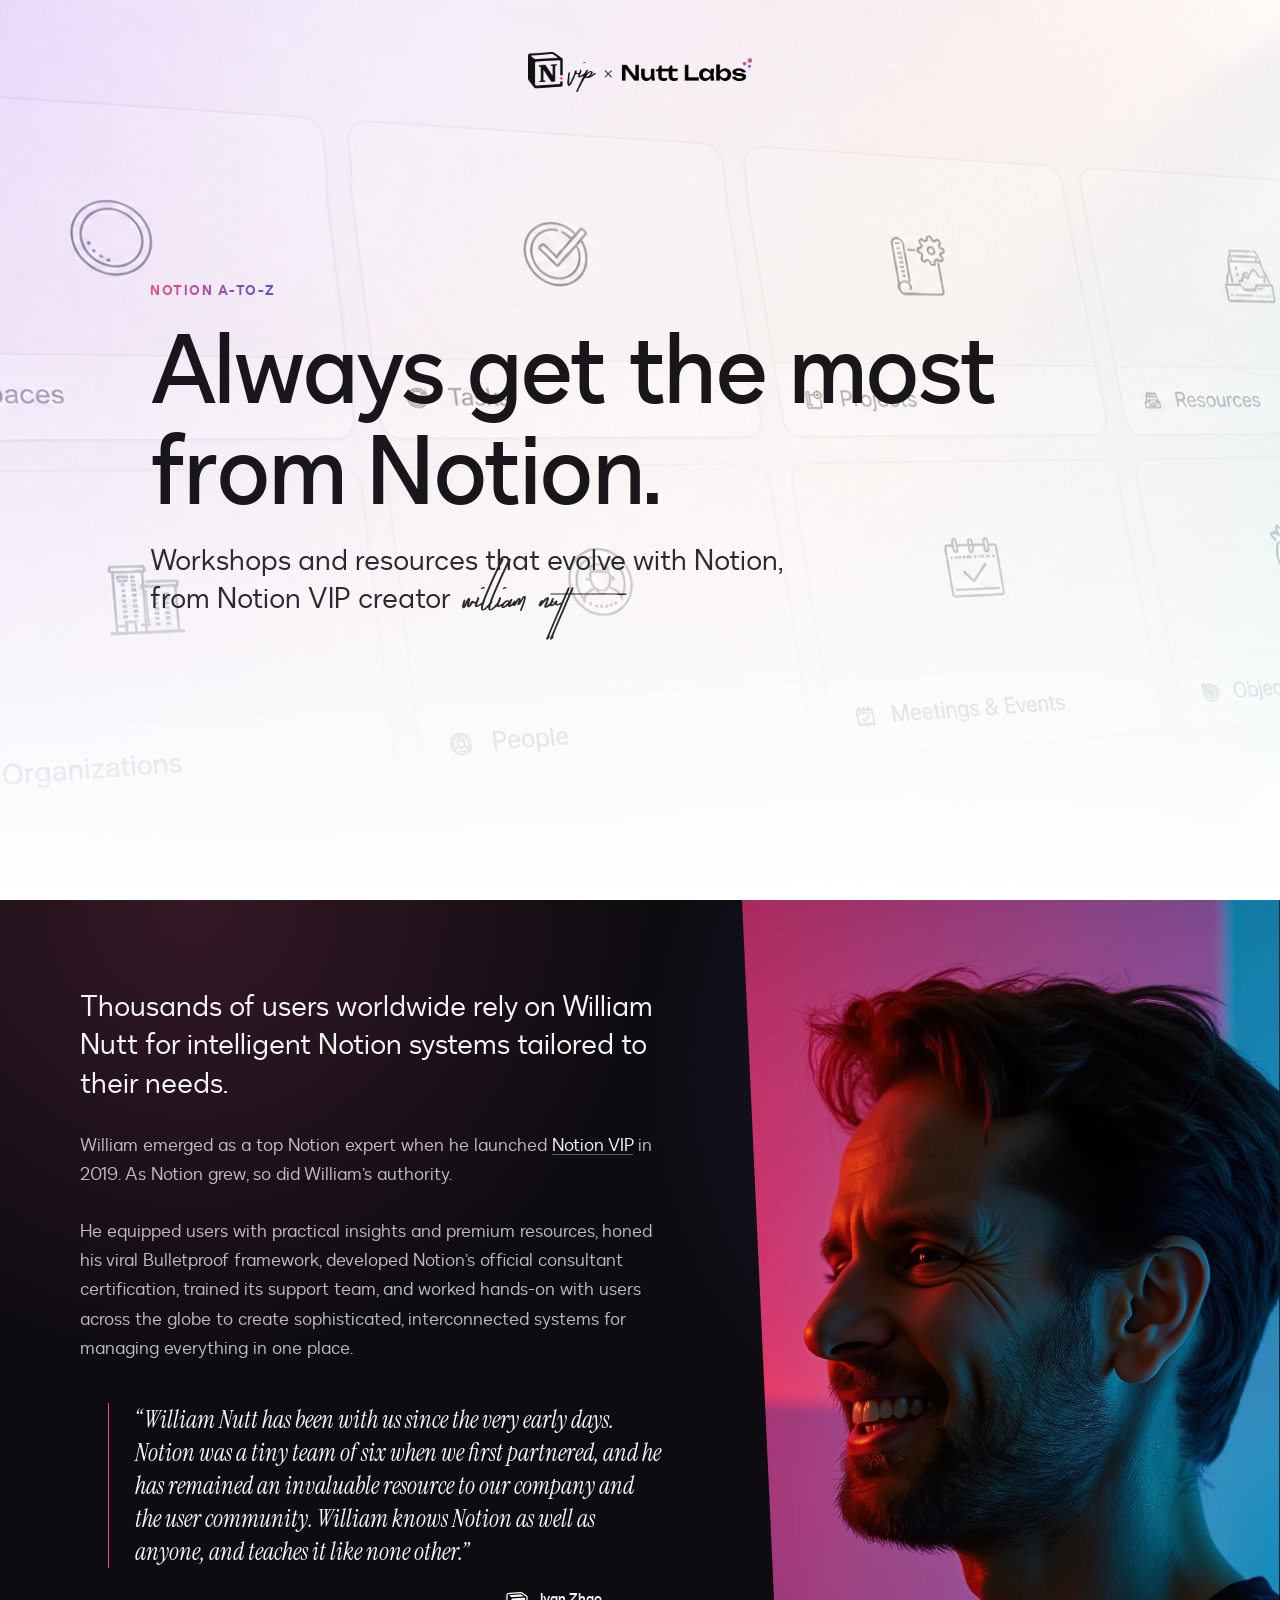
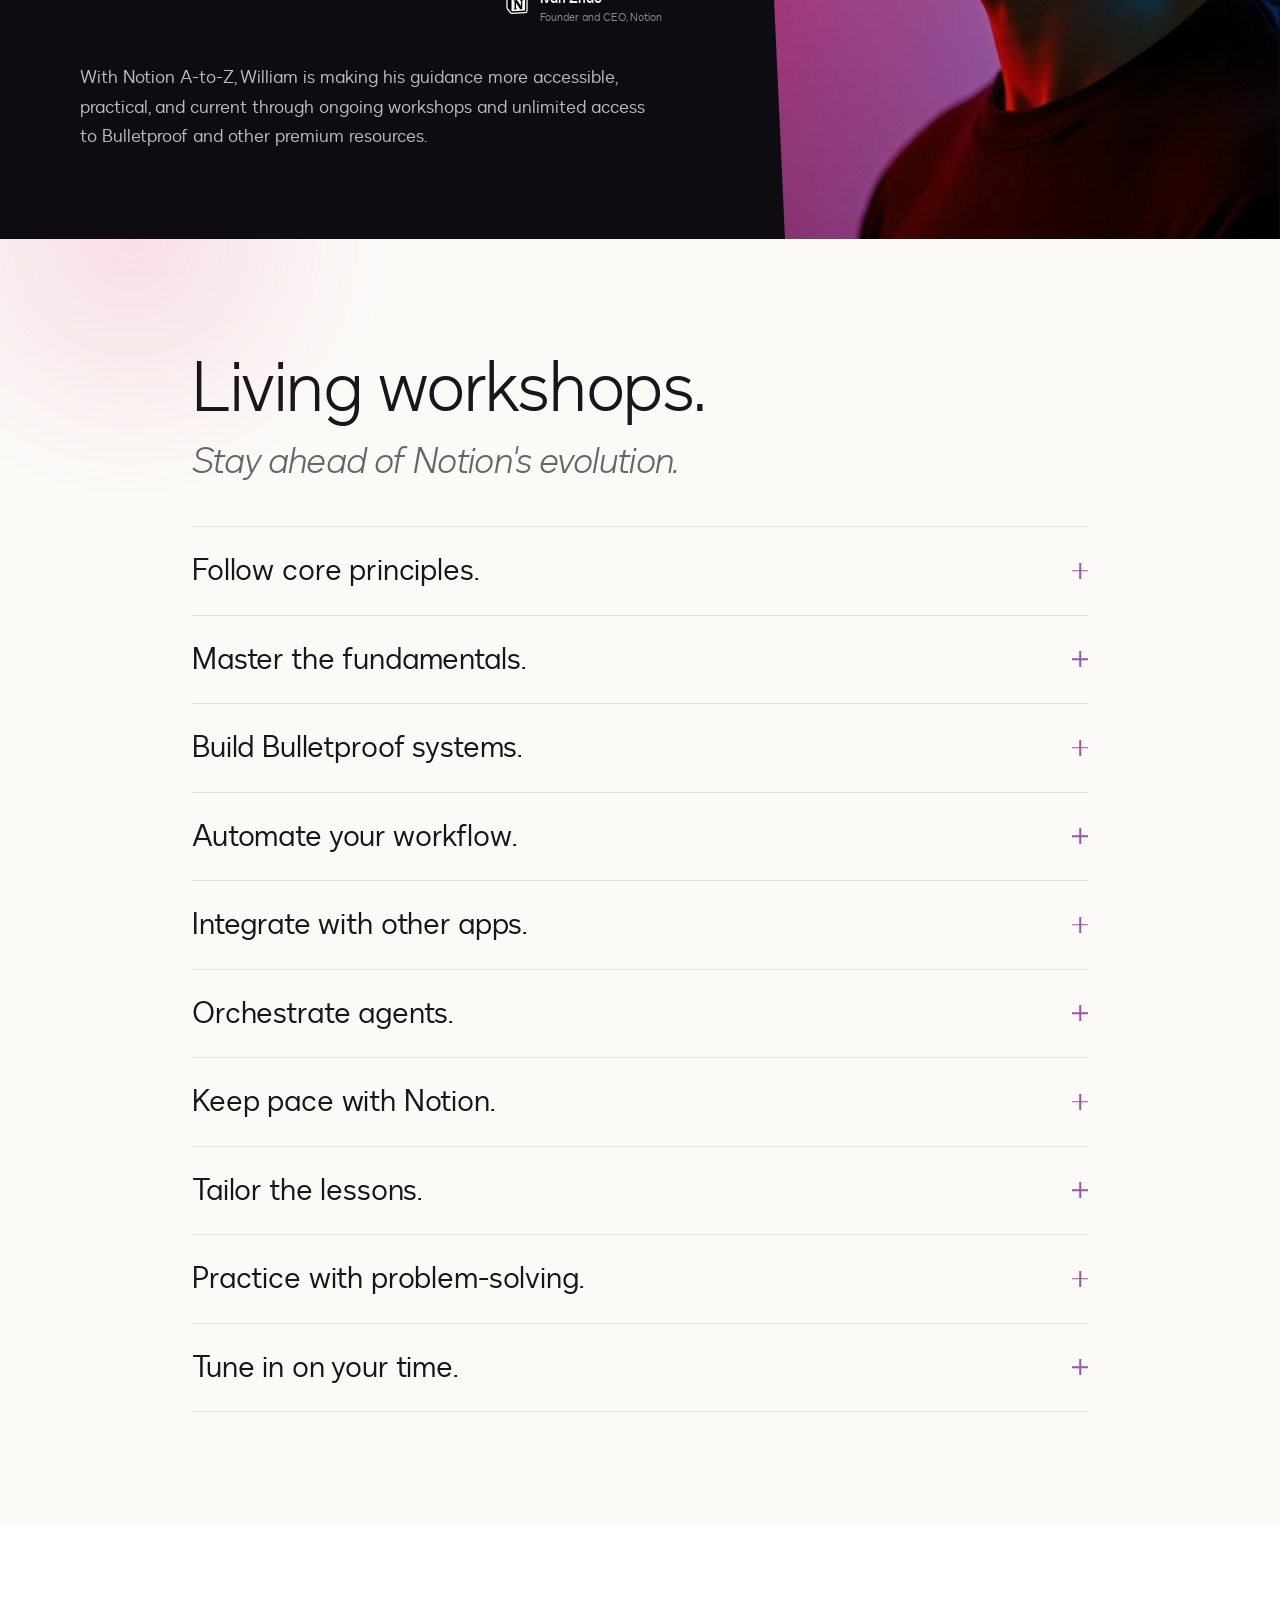
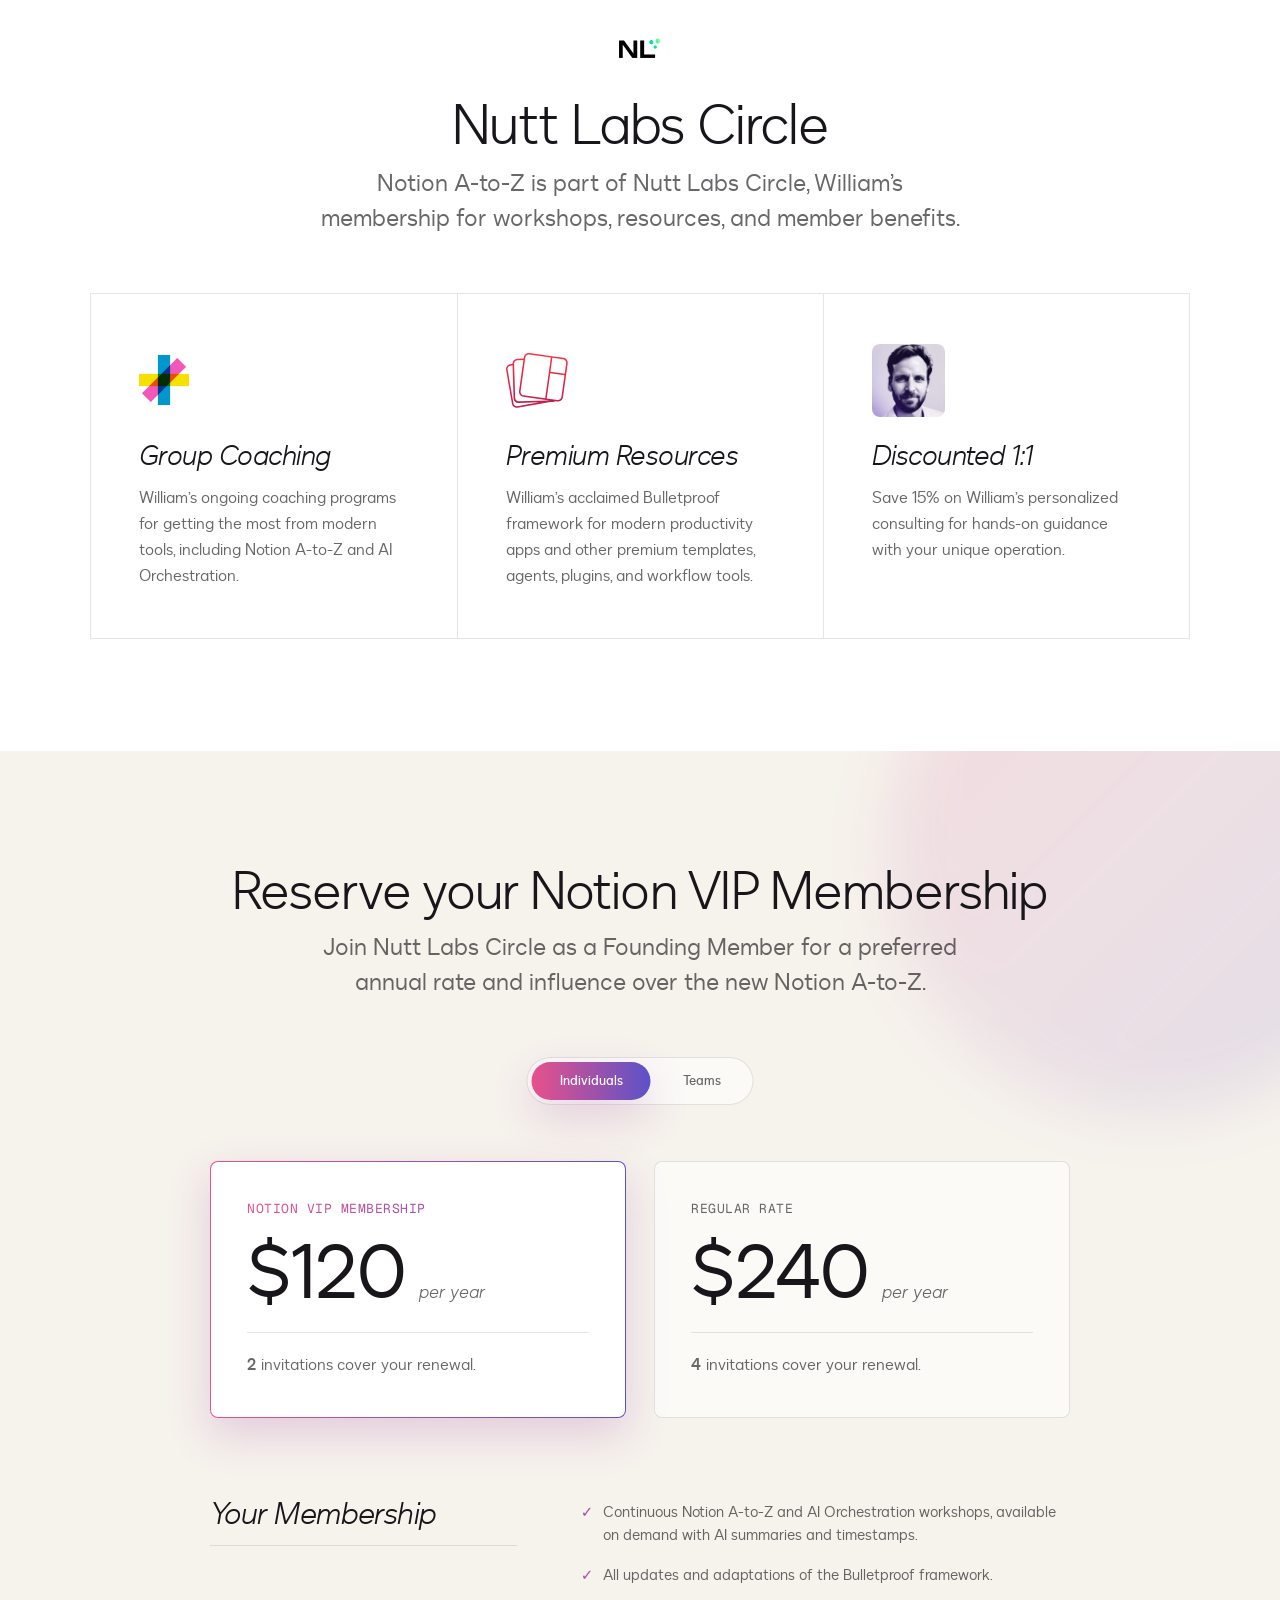
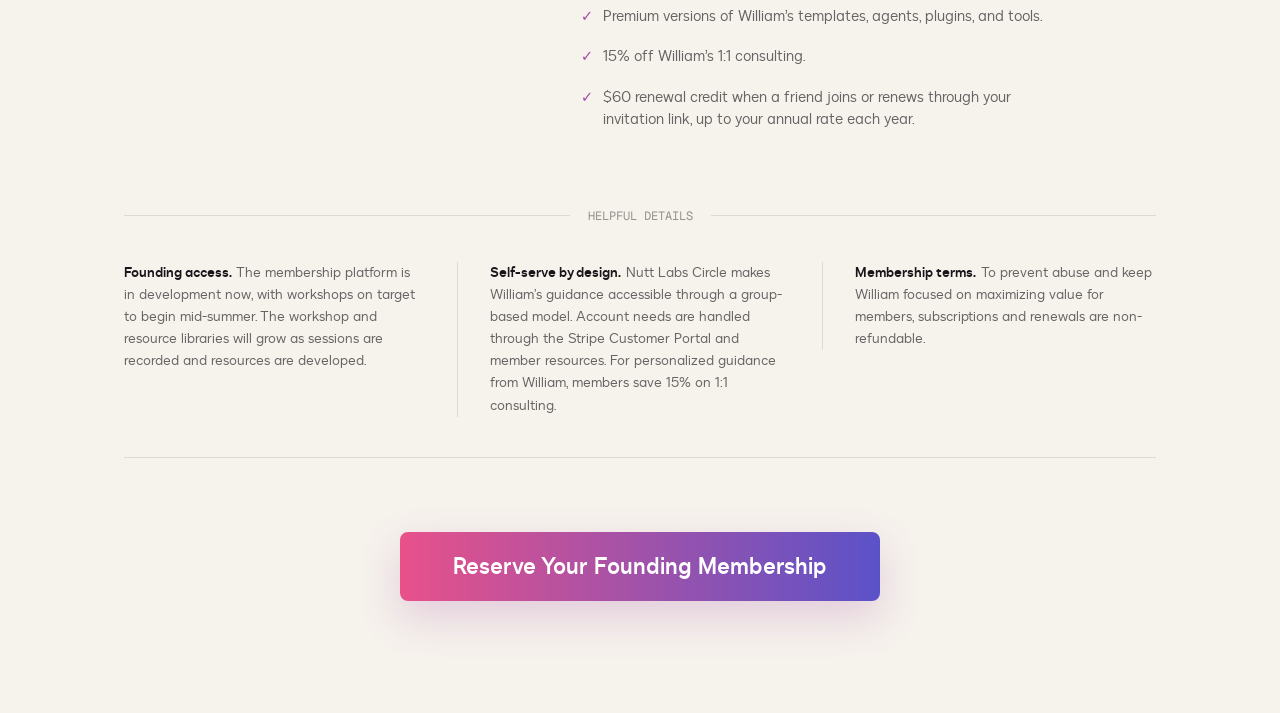
==== commit f70a00c1: "Prog Co-authored-by: Copilot <copilot@github.com>" ====
--- a/notion-az/index.html
+++ b/notion-az/index.html
@@ -79,7 +79,7 @@
   <section class="workshop-section">
     <div class="workshop-inner">
       <h2 class="workshop-header">Living workshops.</h2>
-      <h3 class="workshop-subheader">Keep pace with Notion.</h3>
+      <h3 class="workshop-subheader">Stay ahead of Notion's evolution.</h3>
 
       <div class="accordion">
         <div class="accordion-item">
@@ -286,7 +286,7 @@
       </div>
 
       <div class="cta-wrapper">
-        <a href="https://buy.stripe.com/8x25kFegy5X5c1M9AR4c800" class="cta-button" target="_blank" rel="noreferrer">Reserve Founding Membership</a>
+        <a href="https://buy.stripe.com/8x25kFegy5X5c1M9AR4c800" class="cta-button" target="_blank" rel="noreferrer">Reserve Your Founding Membership</a>
       </div>
     </div>
   </section>
--- a/notion-az/css/main.css
+++ b/notion-az/css/main.css
@@ -139,7 +139,7 @@
 h6 {
   font-family: var(--font-ui);
   font-weight: 300;
-  letter-spacing: -0.015em;
+  letter-spacing: -0.018em;
   line-height: 1.06;
   color: inherit;
 }
@@ -245,7 +245,7 @@
 .hero__headline {
   font-family: var(--font-ui);
   font-size: 96px;
-  font-weight: 400;
+  font-weight: 500;
   line-height: 1.06;
   color: var(--ink);
   text-wrap: balance;
@@ -445,7 +445,7 @@
 }
 
 .workshop-header {
-  font-size: 76px;
+  font-size: 70px;
   margin-bottom: 12px;
 }
 
@@ -582,7 +582,7 @@
 }
 
 .circle-header {
-  font-size: 60px;
+  font-size: 56px;
 }
 
 .circle-logo {
@@ -950,7 +950,7 @@
 .cta-button {
   display: inline-block;
   padding: 22px 53px;
-  font-size: 24px;
+  font-size: 23px;
   font-weight: 600;
   color: var(--white);
   background: var(--gradient);
@@ -1095,9 +1095,6 @@
 
   .hero__headline {
     font-size: 50px;
-    letter-spacing: -0.15px;
-    font-weight: 400;
-    line-height: 1.08;
     margin-bottom: 15px;
   }
 
@@ -1195,7 +1192,7 @@
   }
 
   .workshop-subheader {
-    font-size: 25px;
+    font-size: 23px;
     margin-bottom: 30px;
   }
 
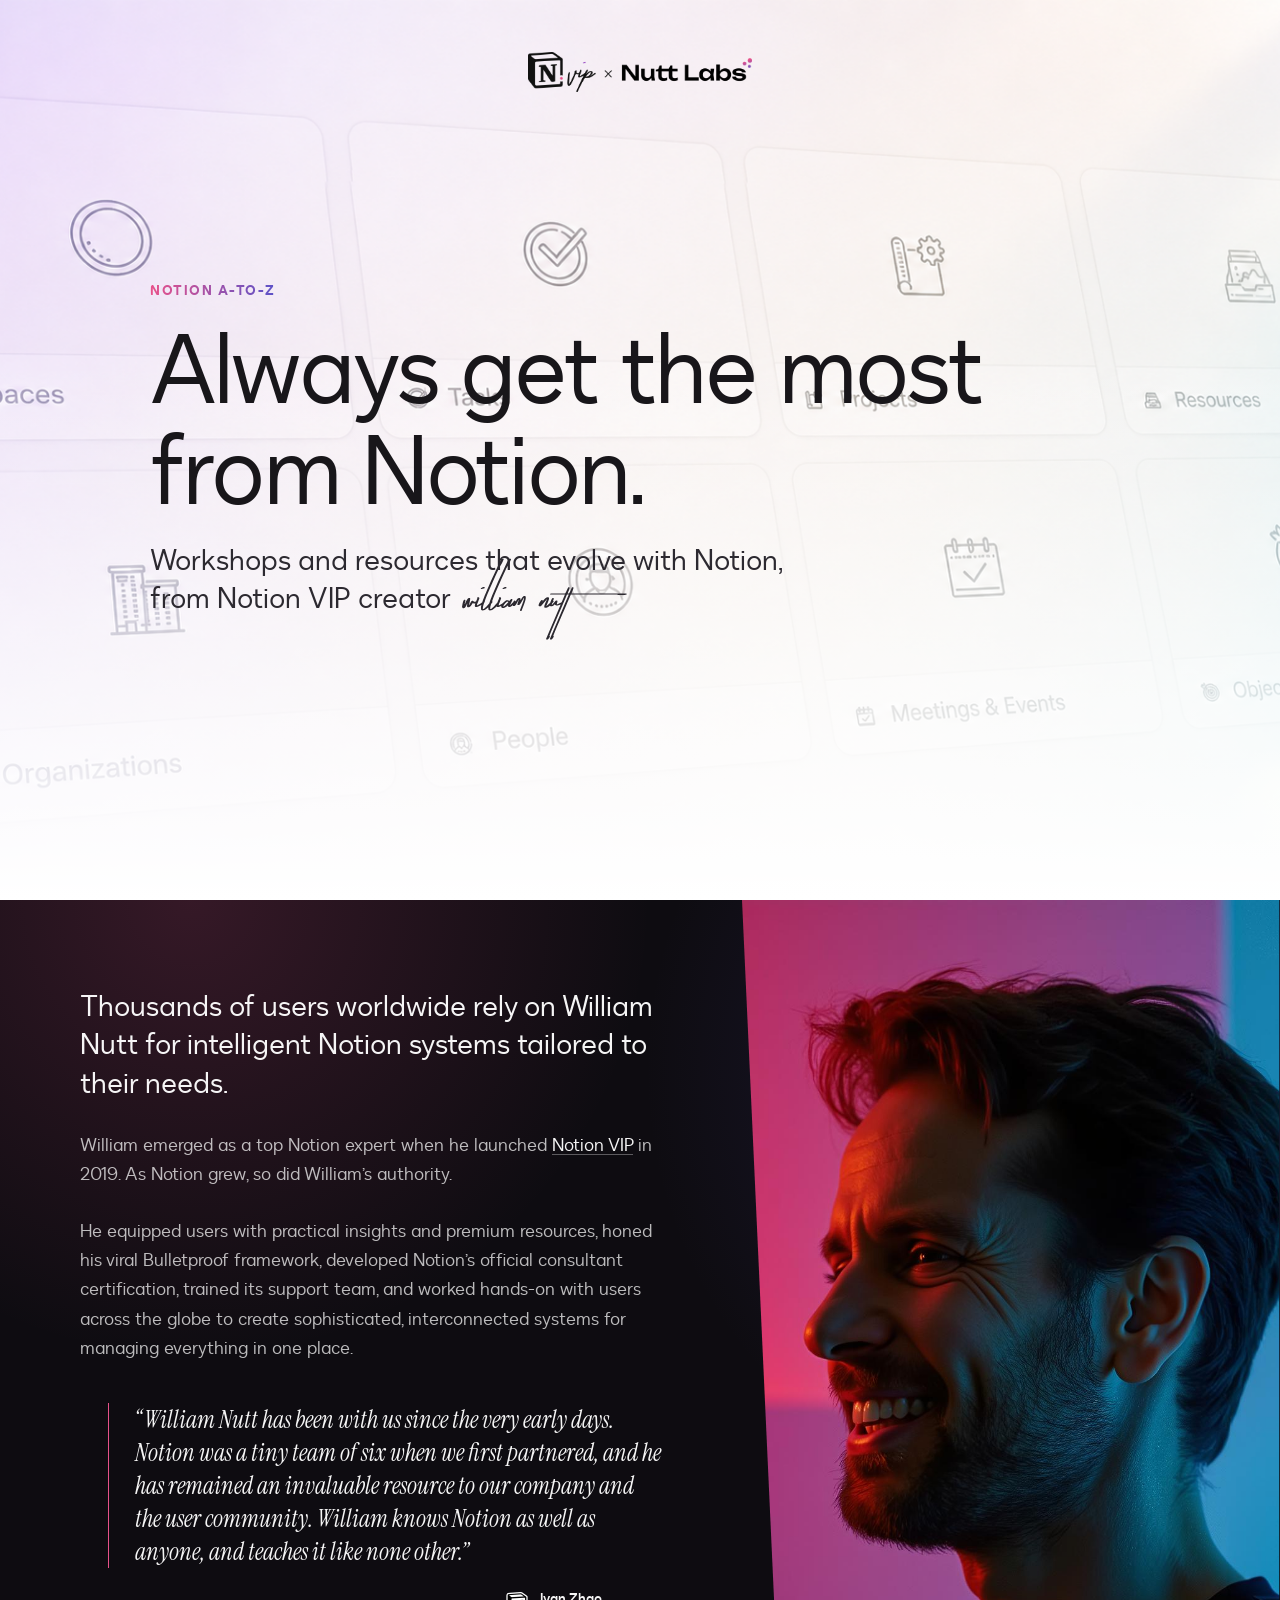
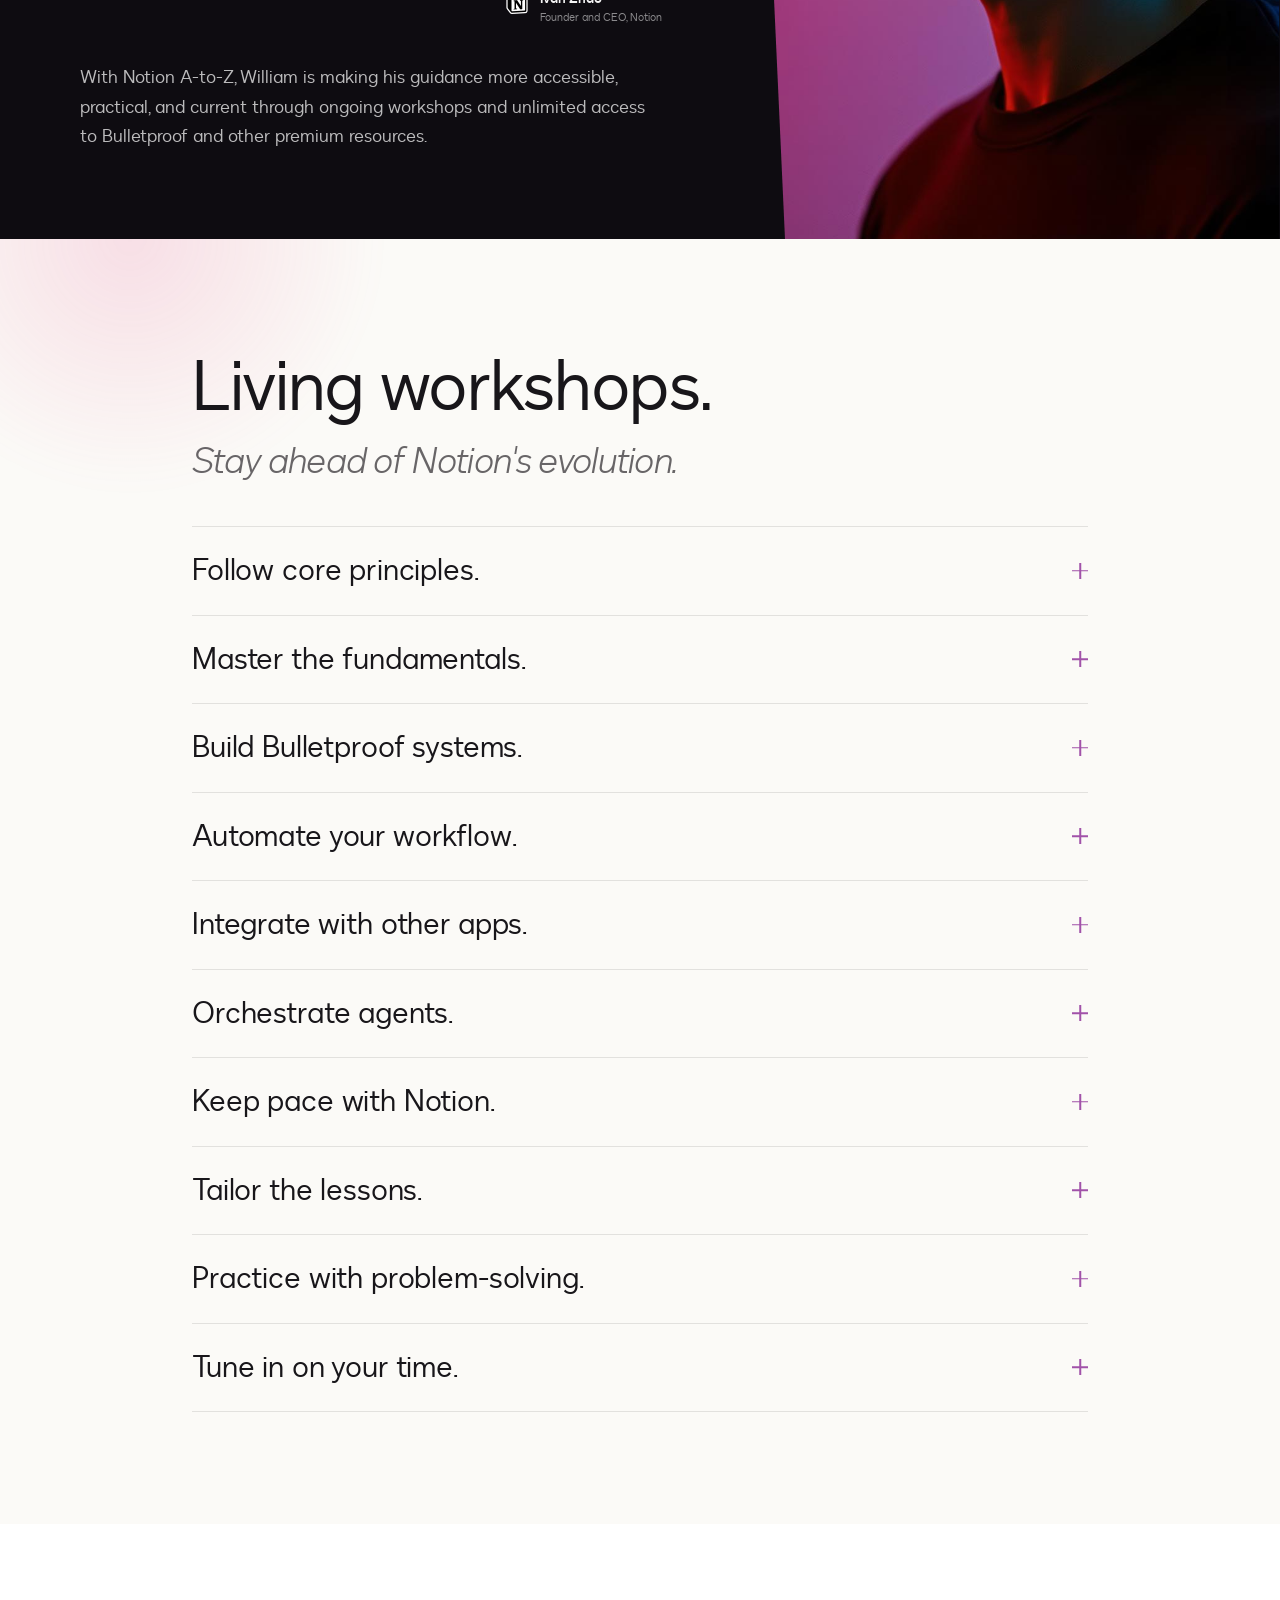
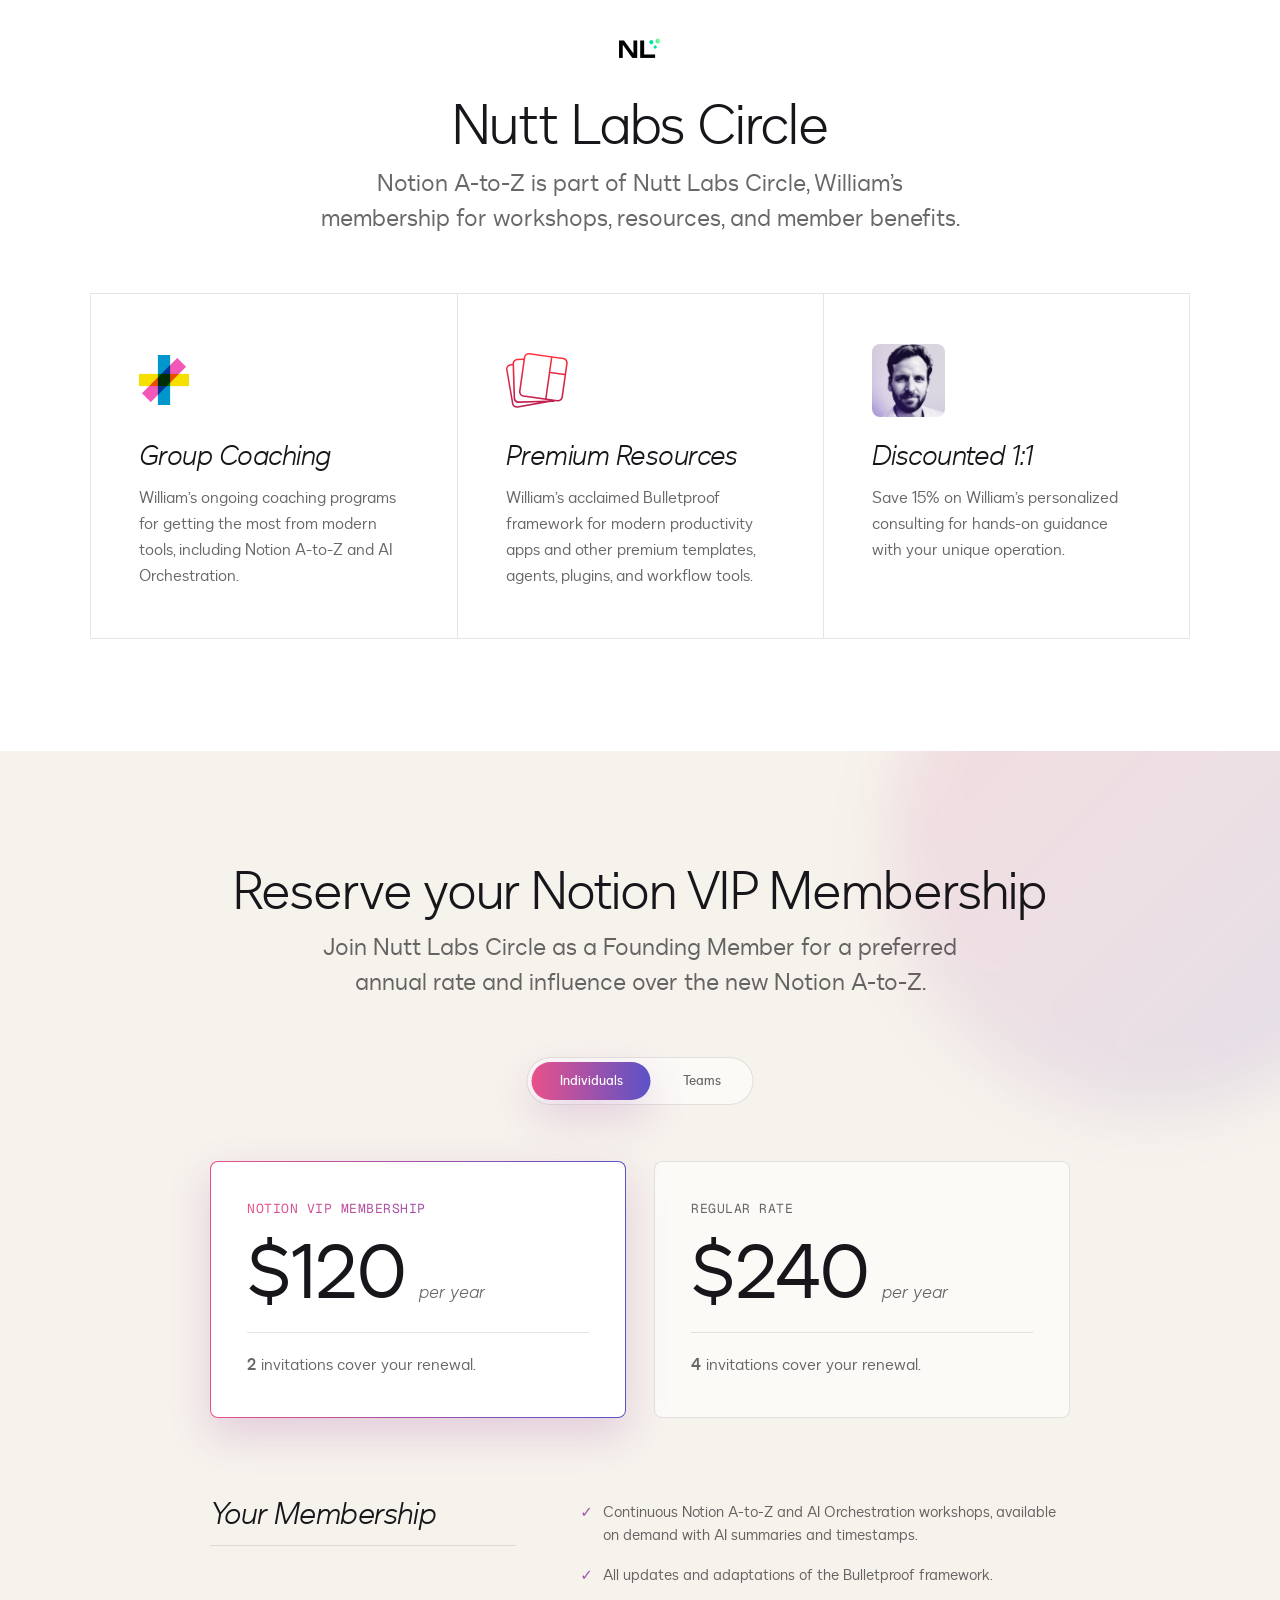
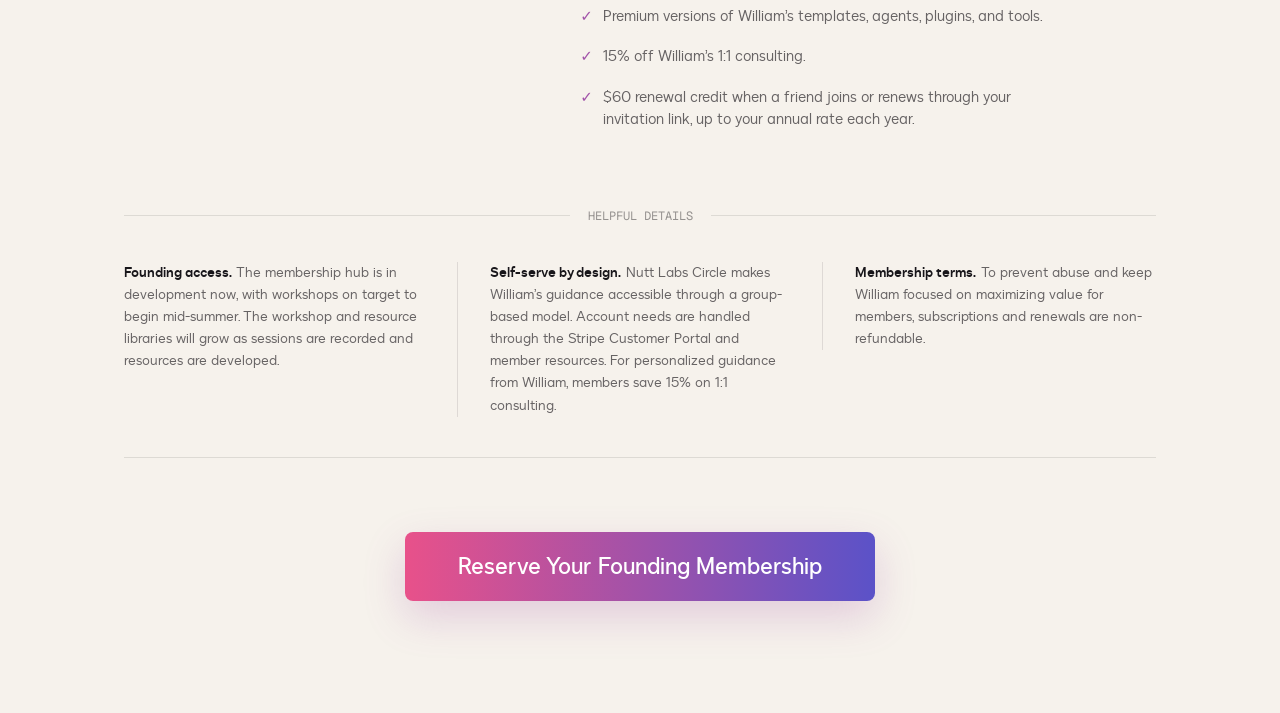
==== commit 96ba6c05: "Updates accordion" ====
--- a/notion-az/index.html
+++ b/notion-az/index.html
@@ -274,7 +274,7 @@
         <p class="cta-fine-print-intro">Helpful Details</p>
         <div class="cta-fine-print">
           <div class="cta-fine-print-item">
-            <p class="cta-fine-print-body"><strong>Founding access.</strong> The membership platform is in development now, with workshops on target to begin mid-summer. The workshop and resource libraries will grow as sessions are recorded and resources are developed.</p>
+            <p class="cta-fine-print-body"><strong>Founding access.</strong> The membership hub is in development now, with workshops on target to begin mid-summer. The workshop and resource libraries will grow as sessions are recorded and resources are developed.</p>
           </div>
           <div class="cta-fine-print-item">
             <p class="cta-fine-print-body"><strong>Self-serve by design.</strong> Nutt Labs Circle makes William’s guidance accessible through a group-based model. Account needs are handled through the Stripe Customer Portal and member resources. For personalized guidance from William, members save 15% on 1:1 consulting.</p>
--- a/notion-az/css/main.css
+++ b/notion-az/css/main.css
@@ -139,7 +139,7 @@
 h6 {
   font-family: var(--font-ui);
   font-weight: 300;
-  letter-spacing: -0.018em;
+  letter-spacing: -0.019em;
   line-height: 1.06;
   color: inherit;
 }
@@ -245,7 +245,7 @@
 .hero__headline {
   font-family: var(--font-ui);
   font-size: 96px;
-  font-weight: 500;
+  font-weight: 400;
   line-height: 1.06;
   color: var(--ink);
   text-wrap: balance;
@@ -447,6 +447,7 @@
 .workshop-header {
   font-size: 70px;
   margin-bottom: 12px;
+  font-weight: 400;
 }
 
 .workshop-subheader {
@@ -951,7 +952,7 @@
   display: inline-block;
   padding: 22px 53px;
   font-size: 23px;
-  font-weight: 600;
+  font-weight: 500;
   color: var(--white);
   background: var(--gradient);
   border: none;
@@ -1096,6 +1097,7 @@
   .hero__headline {
     font-size: 50px;
     margin-bottom: 15px;
+    font-weight: 500;
   }
 
   .hero__sub-l1,
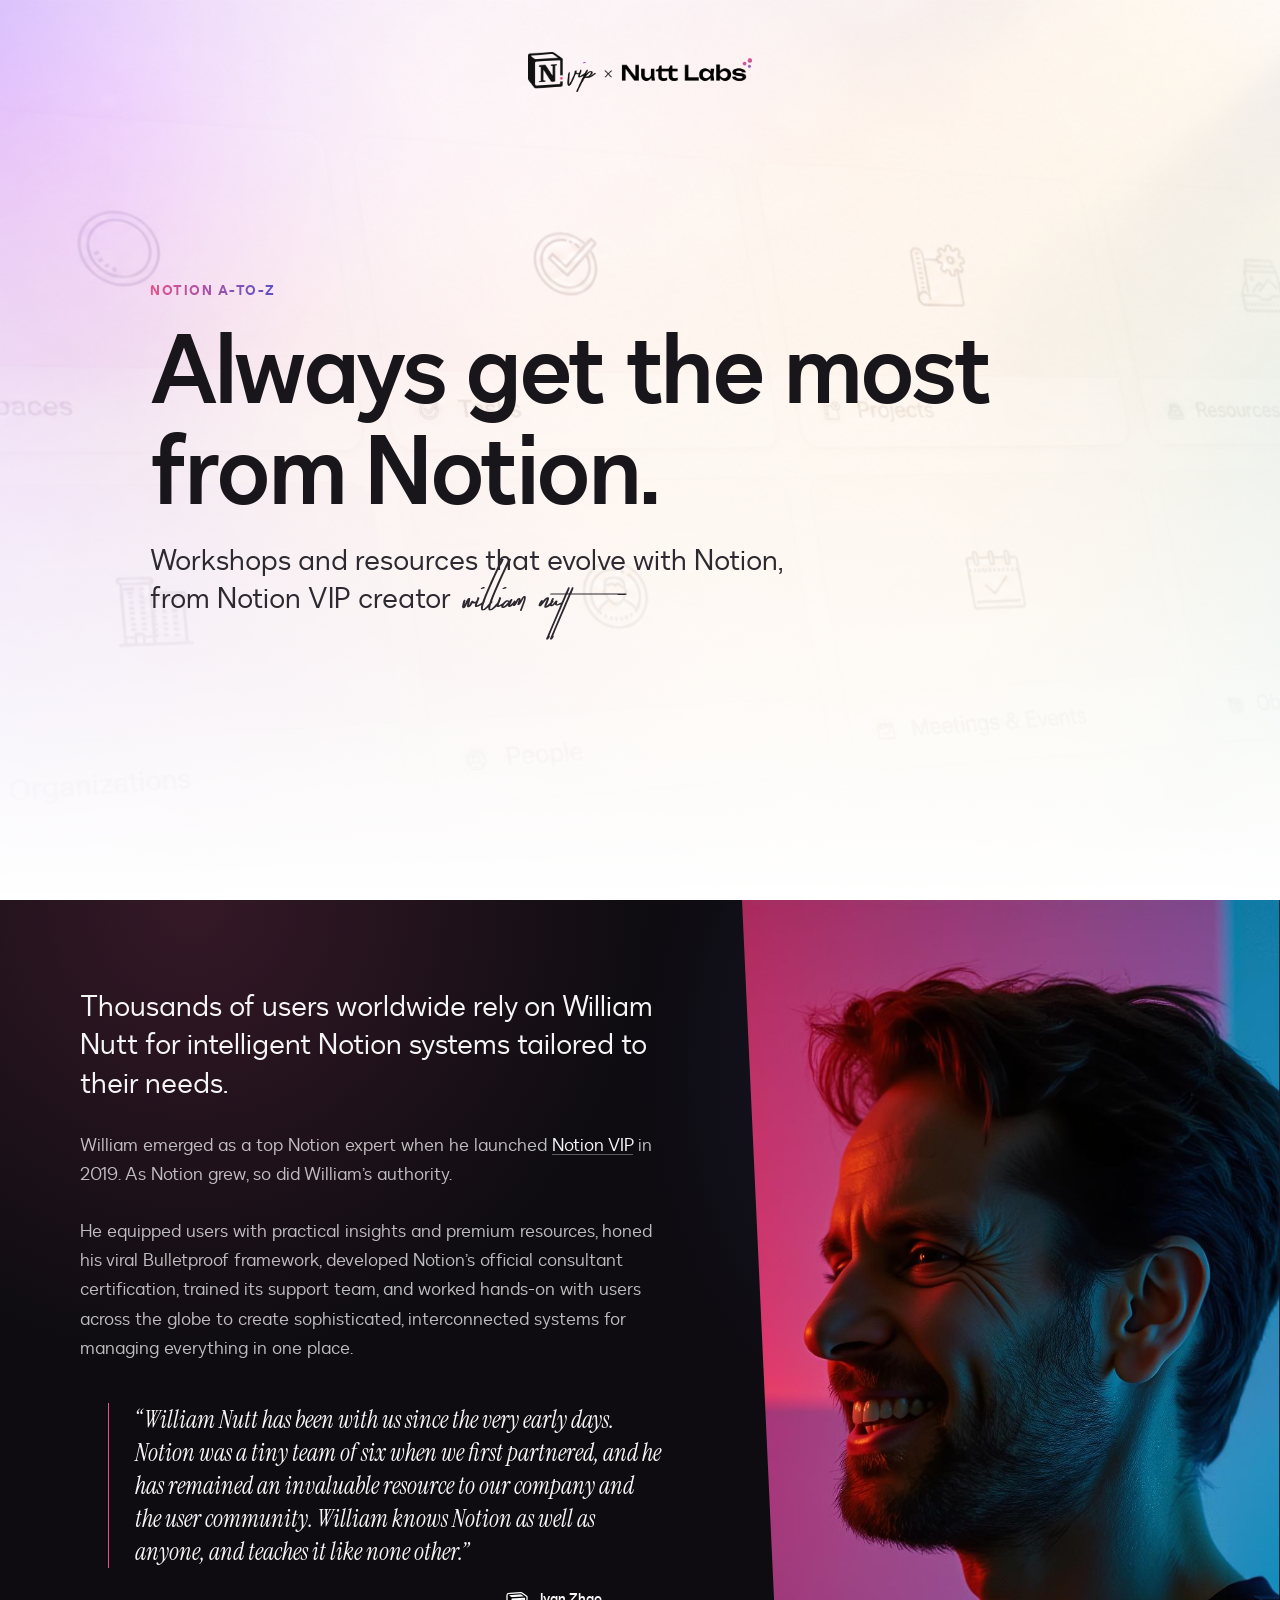
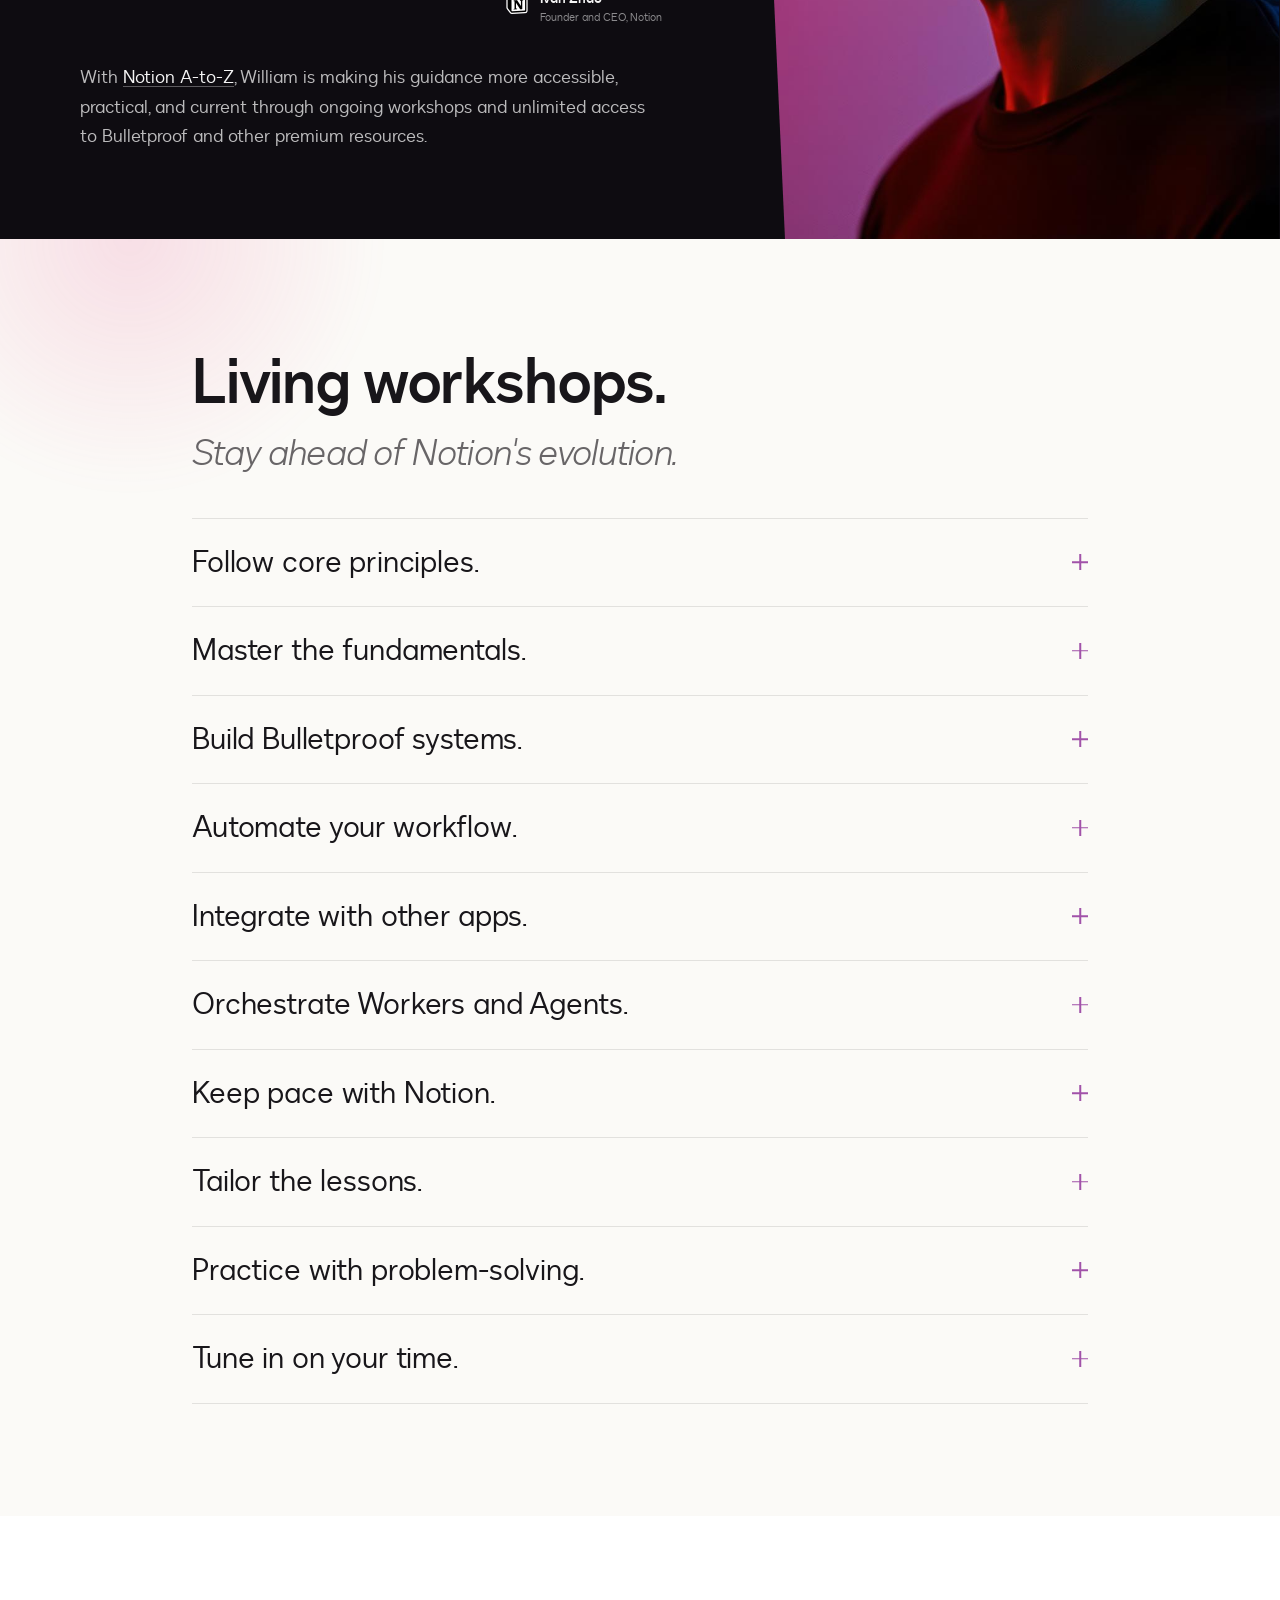
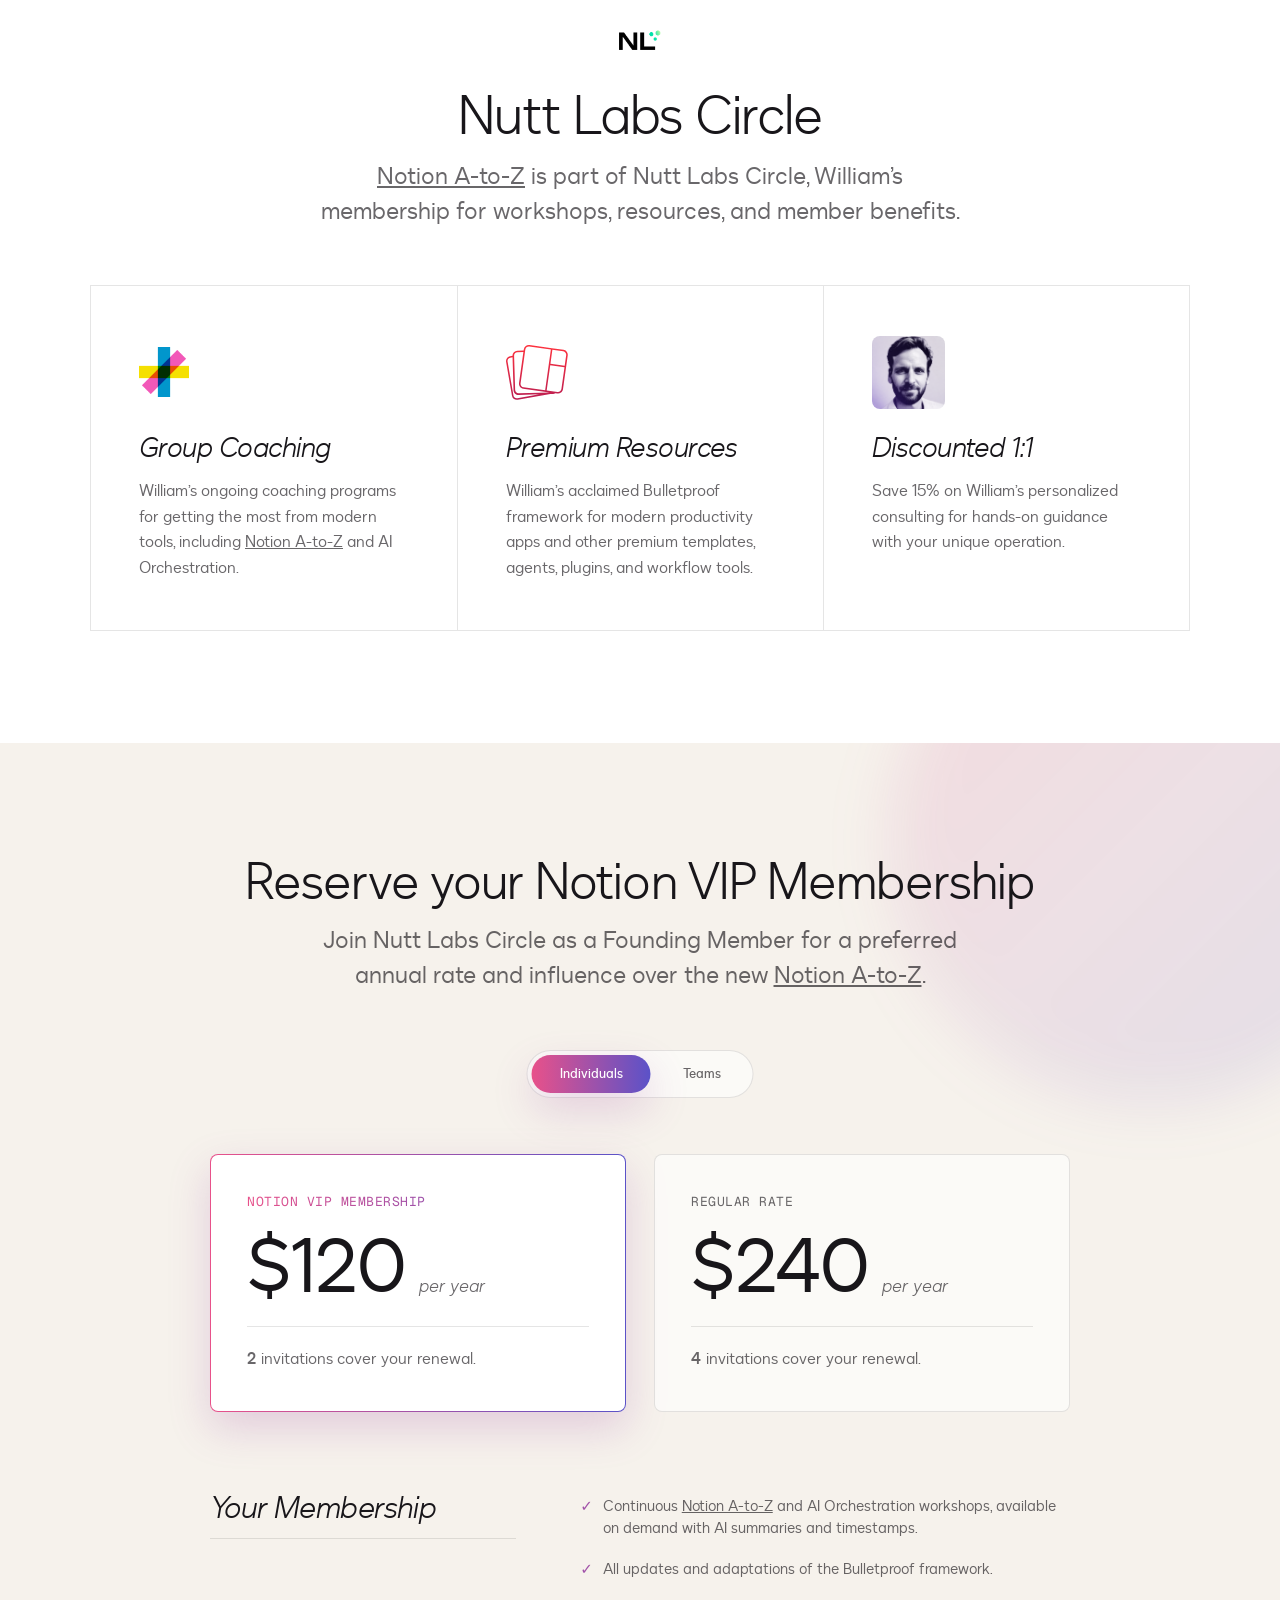
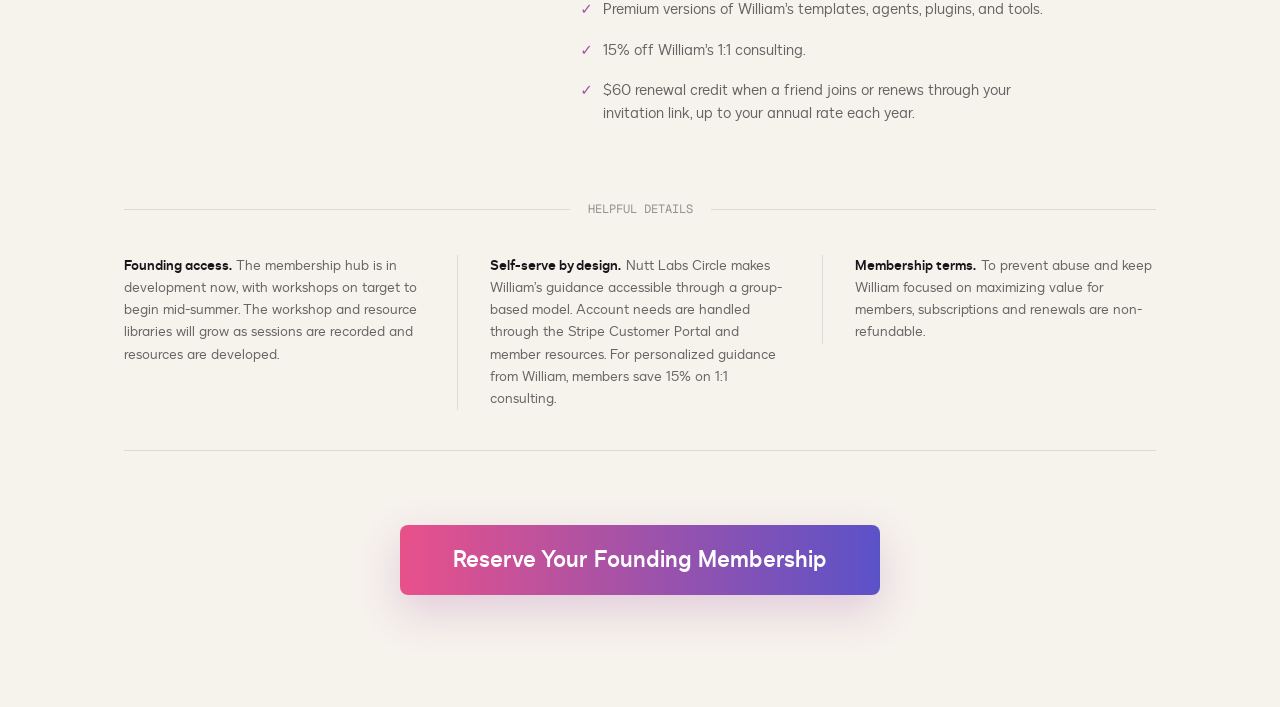
==== commit 9dbd50c9: "workers" ====
--- a/notion-az/index.html
+++ b/notion-az/index.html
@@ -13,8 +13,8 @@
 <meta charset="UTF-8">
 <meta name="viewport" content="width=device-width, initial-scale=1.0">
 <title>Notion A-to-Z: Always get the most from Notion.</title>
-<link rel="icon" type="image/png" href="assets/nutt-labs_favicon.png">
-<meta property="og:image" content="assets/notion-a-to-z_og.jpg">
+<link rel="icon" type="image/png" href="../assets/nutt-labs_favicon.png">
+<meta property="og:image" content="https://circle.nutt.ai/assets/notion-a-to-z_og.jpg">
 <link rel="stylesheet" href="css/main.css">
 </head>
 <body>
@@ -25,12 +25,12 @@
     <div class="hero__inner">
 
       <div class="hero__logo">
-        <img src="assets/nutt-labs_notion-vip.png" alt="Notion VIP × Nutt Labs" />
+        <img src="../assets/nutt-labs_notion-vip.png" alt="Notion VIP × Nutt Labs" />
       </div>
 
       <div class="hero__content">
 
-        <p class="hero__eyebrow">Notion A-to-Z</p>
+        <a class="hero__eyebrow" href="https://circle.nutt.ai/notion-az" target="_blank" rel="noopener noreferrer">Notion A-to-Z</a>
         <h1 class="hero__headline">Always get the most<br>from Notion.</h1>
 
         <div class="hero__sub">
@@ -58,7 +58,7 @@
           </blockquote>
           <div class="bio-attribution">
             <div class="bio-attr-icon">
-              <img src="assets/notion.png" alt="Notion">
+              <img src="../assets/notion.png" alt="Notion">
             </div>
             <div class="bio-attr-text">
               <div class="bio-attr-name">Ivan Zhao</div>
@@ -67,10 +67,10 @@
           </div>
         </div>
 
-        <p class="bio-body">With Notion A-to-Z, William is making his guidance more accessible, practical, and current through ongoing workshops and unlimited access to Bulletproof and other premium resources.</p>
+        <p class="bio-body">With <a href="https://circle.nutt.ai/notion-az" target="_blank" rel="noopener noreferrer">Notion A-to-Z</a>, William is making his guidance more accessible, practical, and current through ongoing workshops and unlimited access to Bulletproof and other premium resources.</p>
       </div>
       <div class="bio-image">
-        <img src="assets/william-nutt_profile.jpg" alt="Portrait of William Nutt">
+        <img src="../assets/william-nutt_profile.jpg" alt="Portrait of William Nutt">
       </div>
     </div>
   </section>
@@ -89,7 +89,7 @@
           </button>
           <div class="accordion-panel" id="acc-panel-1" role="region" aria-labelledby="acc-trigger-1" hidden>
             <p class="accordion-body">Mastering Notion starts with your mindset. Through his work with users, collaborations with the Notion team, and countless hours of tinkering in his own workspaces, William established a set of principles for learning and applying Notion.</p>
-            <p class="accordion-body">Those principles will underpin every Notion A-to-Z workshop, and William will review them frequently to keep them front of mind.</p>
+            <p class="accordion-body">Those principles will underpin every <a href="https://circle.nutt.ai/notion-az" target="_blank" rel="noopener noreferrer">Notion A-to-Z</a> workshop, and William will review them frequently to keep them front of mind.</p>
           </div>
         </div>
 
@@ -111,7 +111,7 @@
           </button>
           <div class="accordion-panel" id="acc-panel-3" role="region" aria-labelledby="acc-trigger-3" hidden>
             <p class="accordion-body">Members will have exclusive access to the upcoming version of William’s acclaimed Bulletproof framework, which will infuse Notion’s latest features and, for the first time, include adaptations for other database and spreadsheet apps, including Airtable and Google Sheets.</p>
-            <p class="accordion-body">In Notion A-to-Z workshops, William will rebuild components and demonstrate how to expand the system with new master databases, including many he uses in his own workflow.</p>
+            <p class="accordion-body">In <a href="https://circle.nutt.ai/notion-az" target="_blank" rel="noopener noreferrer">Notion A-to-Z</a> workshops, William will rebuild components and demonstrate how to expand the system with new master databases, including many he uses in his own workflow.</p>
             <p class="accordion-body">Along the way, he’ll reinforce his core principles and Notion fundamentals until they click, giving members the foundation to apply them for their unique needs.</p>
           </div>
         </div>
@@ -123,7 +123,7 @@
           </button>
           <div class="accordion-panel" id="acc-panel-4" role="region" aria-labelledby="acc-trigger-4" hidden>
             <p class="accordion-body">Databases create the structure needed for automation, the second pillar of William’s Productivity Nexus.</p>
-            <p class="accordion-body">An intelligent Notion system is flush with green flags for automation, whether through database automations, buttons, or custom agents. Using his own workflows, William will demonstrate how to identify and implement automation opportunities and deliver regular updates on these quickly evolving capabilities.</p>
+            <p class="accordion-body">An intelligent Notion system is flush with green flags for automation, whether through database automations, buttons, or Workers, or AI Agents. Using his own workflows, William will demonstrate how to identify and implement automation opportunities and deliver regular updates on these quickly evolving capabilities.</p>
           </div>
         </div>
 
@@ -140,12 +140,12 @@
 
         <div class="accordion-item">
           <button class="accordion-trigger" type="button" aria-expanded="false" aria-controls="acc-panel-6" id="acc-trigger-6">
-            <span class="accordion-title">Orchestrate agents.</span>
+            <span class="accordion-title">Orchestrate Workers and Agents.</span>
             <span class="accordion-icon" aria-hidden="true"></span>
           </button>
           <div class="accordion-panel" id="acc-panel-6" role="region" aria-labelledby="acc-trigger-6" hidden>
-            <p class="accordion-body">Notion began as a one-stop shop for managing information and processes. With the addition of agents, it is also becoming a central destination for AI, with access to top frontier models.</p>
-            <p class="accordion-body">Agents can help build your system, populate content, and reference information across your workspace, the web, and other apps. They are essential to a modern workflow, and William will show you how to get the most from them.</p>
+            <p class="accordion-body">Notion began as a one-stop shop for managing information and processes. With the addition of Workers and Custom Agents, it has become the hub of your information ecosystem and a command center for interoperable AI.</p>
+          <p class="accordion-body">Workers and Custom Agents can help build your system, enrich content, sync with external sources, communicate with other apps and agents, and answer questions about your information from wherever you work. They are essential to a modern workflow, and William will show you how to get the most from them.</p>
           </div>
         </div>
 
@@ -155,7 +155,7 @@
             <span class="accordion-icon" aria-hidden="true"></span>
           </button>
           <div class="accordion-panel" id="acc-panel-7" role="region" aria-labelledby="acc-trigger-7" hidden>
-            <p class="accordion-body">Notion is evolving at light speed. The reimagined format of Notion A-to-Z is designed to stay current as the team adds new features and novel strategies emerge. William will regularly recap those features and demonstrate how to incorporate them into your existing systems.</p>
+            <p class="accordion-body">Notion is evolving at light speed. The reimagined format of <a href="https://circle.nutt.ai/notion-az" target="_blank" rel="noopener noreferrer">Notion A-to-Z</a> is designed to stay current as the team adds new features and novel strategies emerge. William will regularly recap those features and demonstrate how to incorporate them into your existing systems.</p>
           </div>
         </div>
 
@@ -199,25 +199,25 @@
       <div class="circle-header-row">
         <h2 class="circle-header">Nutt Labs Circle</h2>
         <div class="circle-header-divider"></div>
-        <img src="assets/nutt-labs_icon.png" alt="Nutt Labs" class="circle-logo">
-      </div>
-      <p class="circle-subheader">Notion A-to-Z is part of Nutt Labs Circle, William’s membership for workshops, resources, and member benefits.</p>
+        <img src="../assets/nutt-labs_icon.png" alt="Nutt Labs" class="circle-logo">
+      </div>
+      <p class="circle-subheader"><a href="https://circle.nutt.ai/notion-az" target="_blank" rel="noopener noreferrer">Notion A-to-Z</a> is part of Nutt Labs Circle, William’s membership for workshops, resources, and member benefits.</p>
 
       <div class="circle-grid">
         <div class="circle-card">
-          <div class="card-image-wrap"><img src="assets/Productivity-Nexus-Icon.png" alt="" class="card-image card-image--icon card-image--productivity-nexus"></div>
+          <div class="card-image-wrap"><img src="../assets/Productivity-Nexus-Icon.png" alt="" class="card-image card-image--icon card-image--productivity-nexus"></div>
           <h3 class="circle-title">Group Coaching</h3>
-          <p class="circle-description">William’s ongoing coaching programs for getting the most from modern tools, including Notion A-to-Z and AI Orchestration.</p>
+          <p class="circle-description">William’s ongoing coaching programs for getting the most from modern tools, including <a href="https://circle.nutt.ai/notion-az" target="_blank" rel="noopener noreferrer">Notion A-to-Z</a> and AI Orchestration.</p>
         </div>
 
         <div class="circle-card">
-          <div class="card-image-wrap"><img src="assets/templates-icon.svg" alt="" class="card-image card-image--icon"></div>
+          <div class="card-image-wrap"><img src="../assets/templates-icon.svg" alt="" class="card-image card-image--icon"></div>
           <h3 class="circle-title">Premium Resources</h3>
           <p class="circle-description">William’s acclaimed Bulletproof framework for modern productivity apps and other premium templates, agents, plugins, and workflow tools.</p>
         </div>
 
         <div class="circle-card">
-          <div class="card-image-wrap"><img src="assets/william-nutt_purple.png" alt="" class="card-image card-image--headshot"></div>
+          <div class="card-image-wrap"><img src="../assets/william-nutt_purple.png" alt="" class="card-image card-image--headshot"></div>
           <h3 class="circle-title">Discounted 1:1</h3>
           <p class="circle-description">Save 15% on William’s personalized consulting for hands-on guidance with your unique operation.</p>
         </div>
@@ -229,7 +229,7 @@
   <section class="pricing-section" id="pricing">
     <div class="pricing-inner">
       <h2 class="pricing-header">Reserve your Notion VIP Membership</h2>
-      <p class="pricing-subheader">Join Nutt Labs Circle as a Founding Member for a preferred annual rate and influence over the new Notion A-to-Z.</p>
+      <p class="pricing-subheader">Join Nutt Labs Circle as a Founding Member for a preferred annual rate and influence over the new <a href="https://circle.nutt.ai/notion-az" target="_blank" rel="noopener noreferrer">Notion A-to-Z</a>.</p>
 
       <div class="tabs">
         <button class="tab active" onclick="switchTab('individual')">Individuals</button>
@@ -262,7 +262,7 @@
           <hr class="features-line">
         </div>
         <ul class="features-list">
-          <li class="feature-item"><span class="feature-check">&#10003;</span> <span>Continuous Notion A-to-Z and AI Orchestration workshops, available on demand with AI summaries and timestamps.</span></li>
+          <li class="feature-item"><span class="feature-check">&#10003;</span> <span>Continuous <a href="https://circle.nutt.ai/notion-az" target="_blank" rel="noopener noreferrer">Notion A-to-Z</a> and AI Orchestration workshops, available on demand with AI summaries and timestamps.</span></li>
           <li class="feature-item"><span class="feature-check">&#10003;</span> <span>All updates and adaptations of the Bulletproof framework.</span></li>
           <li class="feature-item"><span class="feature-check">&#10003;</span> <span>Premium versions of William’s templates, agents, plugins, and tools.</span></li>
           <li class="feature-item"><span class="feature-check">&#10003;</span> <span>15% off William’s 1:1 consulting.</span></li>
--- a/notion-az/css/main.css
+++ b/notion-az/css/main.css
@@ -3,7 +3,7 @@
 
 @font-face {
   font-family: 'DS Indigo';
-  src: url('../assets/DSIndigo-Regular.woff2') format('woff2');
+  src: url('../../assets/DSIndigo-Regular.woff2') format('woff2');
   font-weight: 400;
   font-style: normal;
   font-display: swap;
@@ -11,7 +11,7 @@
 
 @font-face {
   font-family: 'DS Indigo';
-  src: url('../assets/dsindigo-light.woff2') format('woff2');
+  src: url('../../assets/dsindigo-light.woff2') format('woff2');
   font-weight: 300;
   font-style: normal;
   font-display: swap;
@@ -19,7 +19,7 @@
 
 @font-face {
   font-family: 'DS Indigo';
-  src: url('../assets/DSIndigo-Medium.woff2') format('woff2');
+  src: url('../../assets/DSIndigo-Medium.woff2') format('woff2');
   font-weight: 500;
   font-style: normal;
   font-display: swap;
@@ -27,7 +27,7 @@
 
 @font-face {
   font-family: 'DS Indigo';
-  src: url('../assets/DSIndigo-Semibold.woff2') format('woff2');
+  src: url('../../assets/DSIndigo-Semibold.woff2') format('woff2');
   font-weight: 600;
   font-style: normal;
   font-display: swap;
@@ -35,7 +35,7 @@
 
 @font-face {
   font-family: 'DS Indigo';
-  src: url('../assets/DSIndigo-Bold.woff2') format('woff2');
+  src: url('../../assets/DSIndigo-Bold.woff2') format('woff2');
   font-weight: 700;
   font-style: normal;
   font-display: swap;
@@ -43,7 +43,7 @@
 
 @font-face {
   font-family: 'DS Indigo';
-  src: url('../assets/dsindigo-lightitalic.woff2') format('woff2');
+  src: url('../../assets/dsindigo-lightitalic.woff2') format('woff2');
   font-weight: 300;
   font-style: italic;
   font-display: swap;
@@ -115,6 +115,10 @@
   transition: color var(--transition-fast), transform var(--transition-fast), box-shadow var(--transition-fast);
 }
 
+.hero__eyebrow {
+  text-decoration: none;
+}
+
 button {
   font: inherit;
 }
@@ -173,7 +177,7 @@
 .hero__bg {
   position: absolute;
   inset: 0;
-  background: url('../assets/notion-a-to-z_hero.png') center center / cover no-repeat;
+  background: url('../../assets/notion-a-to-z_hero.png') center center / cover no-repeat;
   z-index: 0;
 }
 
@@ -245,8 +249,9 @@
 .hero__headline {
   font-family: var(--font-ui);
   font-size: 96px;
-  font-weight: 400;
+  font-weight: 600;
   line-height: 1.06;
+  letter-spacing: -0.025em;
   color: var(--ink);
   text-wrap: balance;
   margin-bottom: 18px;
@@ -445,9 +450,9 @@
 }
 
 .workshop-header {
-  font-size: 70px;
+  font-size: 62px;
   margin-bottom: 12px;
-  font-weight: 400;
+  font-weight: 600;
 }
 
 .workshop-subheader {
@@ -583,7 +588,7 @@
 }
 
 .circle-header {
-  font-size: 56px;
+  font-size: 54px;
 }
 
 .circle-logo {
@@ -606,7 +611,7 @@
   font-size: 24px;
   font-weight: 400;
   line-height: 1.45;
-  margin: 12px auto 56px;
+  margin: 15px auto 56px;
   max-width: 660px;
   color: var(--ink-muted);
 }
@@ -701,7 +706,7 @@
 }
 
 .pricing-header {
-  font-size: 53px;
+  font-size: 51px;
 }
 
 .tabs {
@@ -952,7 +957,7 @@
   display: inline-block;
   padding: 22px 53px;
   font-size: 23px;
-  font-weight: 500;
+  font-weight: 600;
   color: var(--white);
   background: var(--gradient);
   border: none;
@@ -1097,7 +1102,6 @@
   .hero__headline {
     font-size: 50px;
     margin-bottom: 15px;
-    font-weight: 500;
   }
 
   .hero__sub-l1,
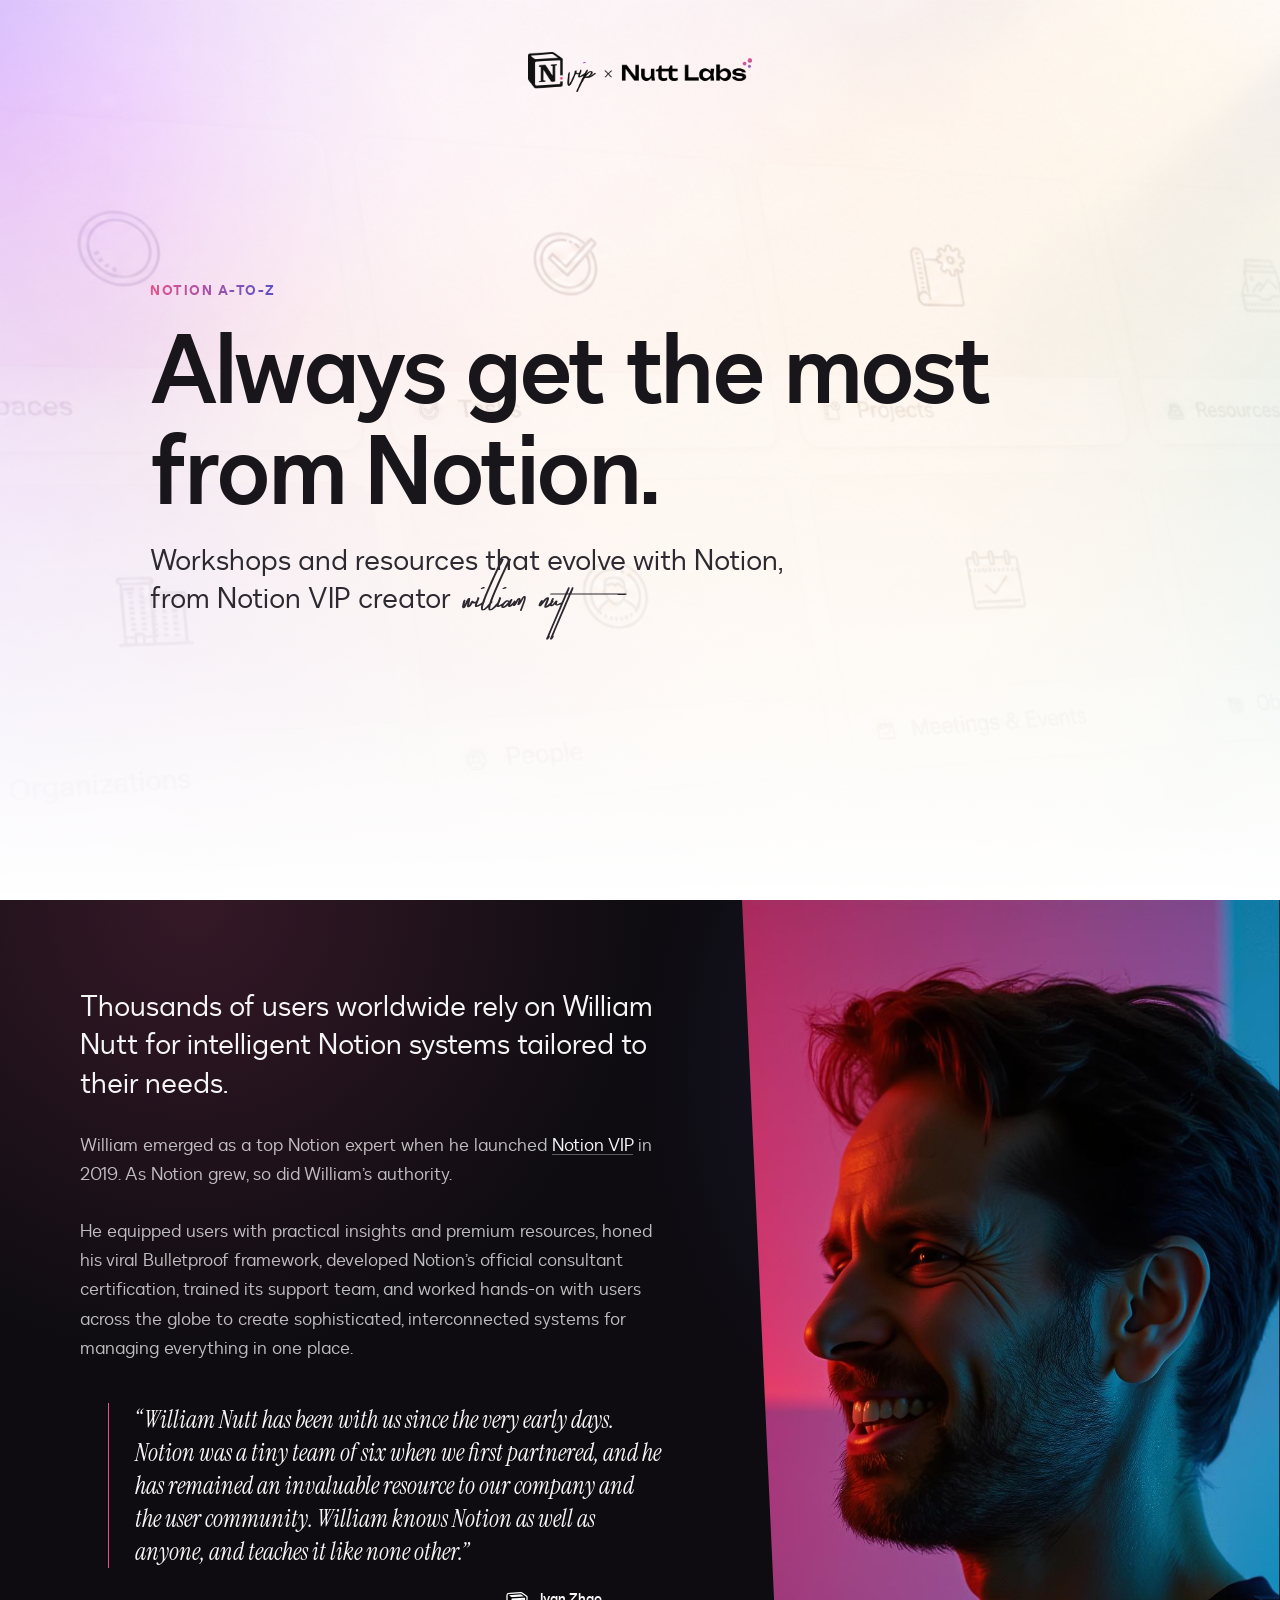
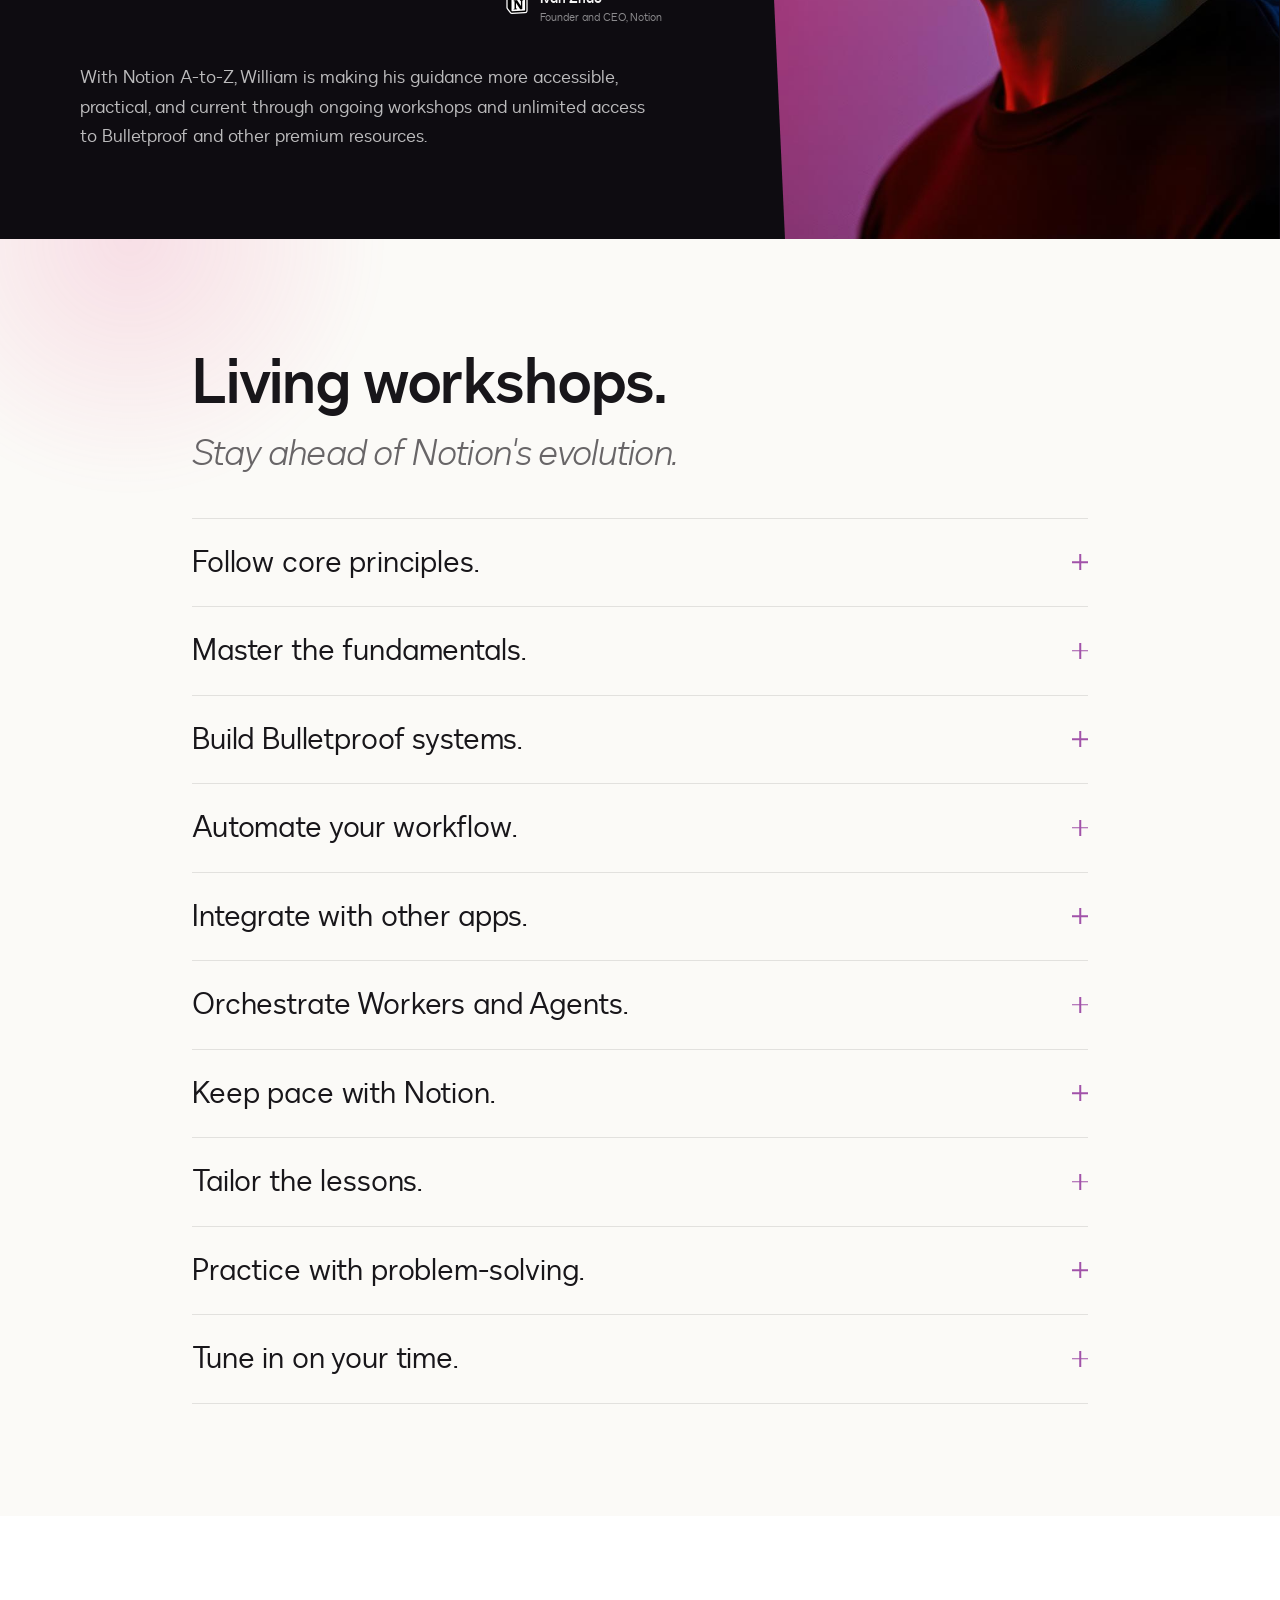
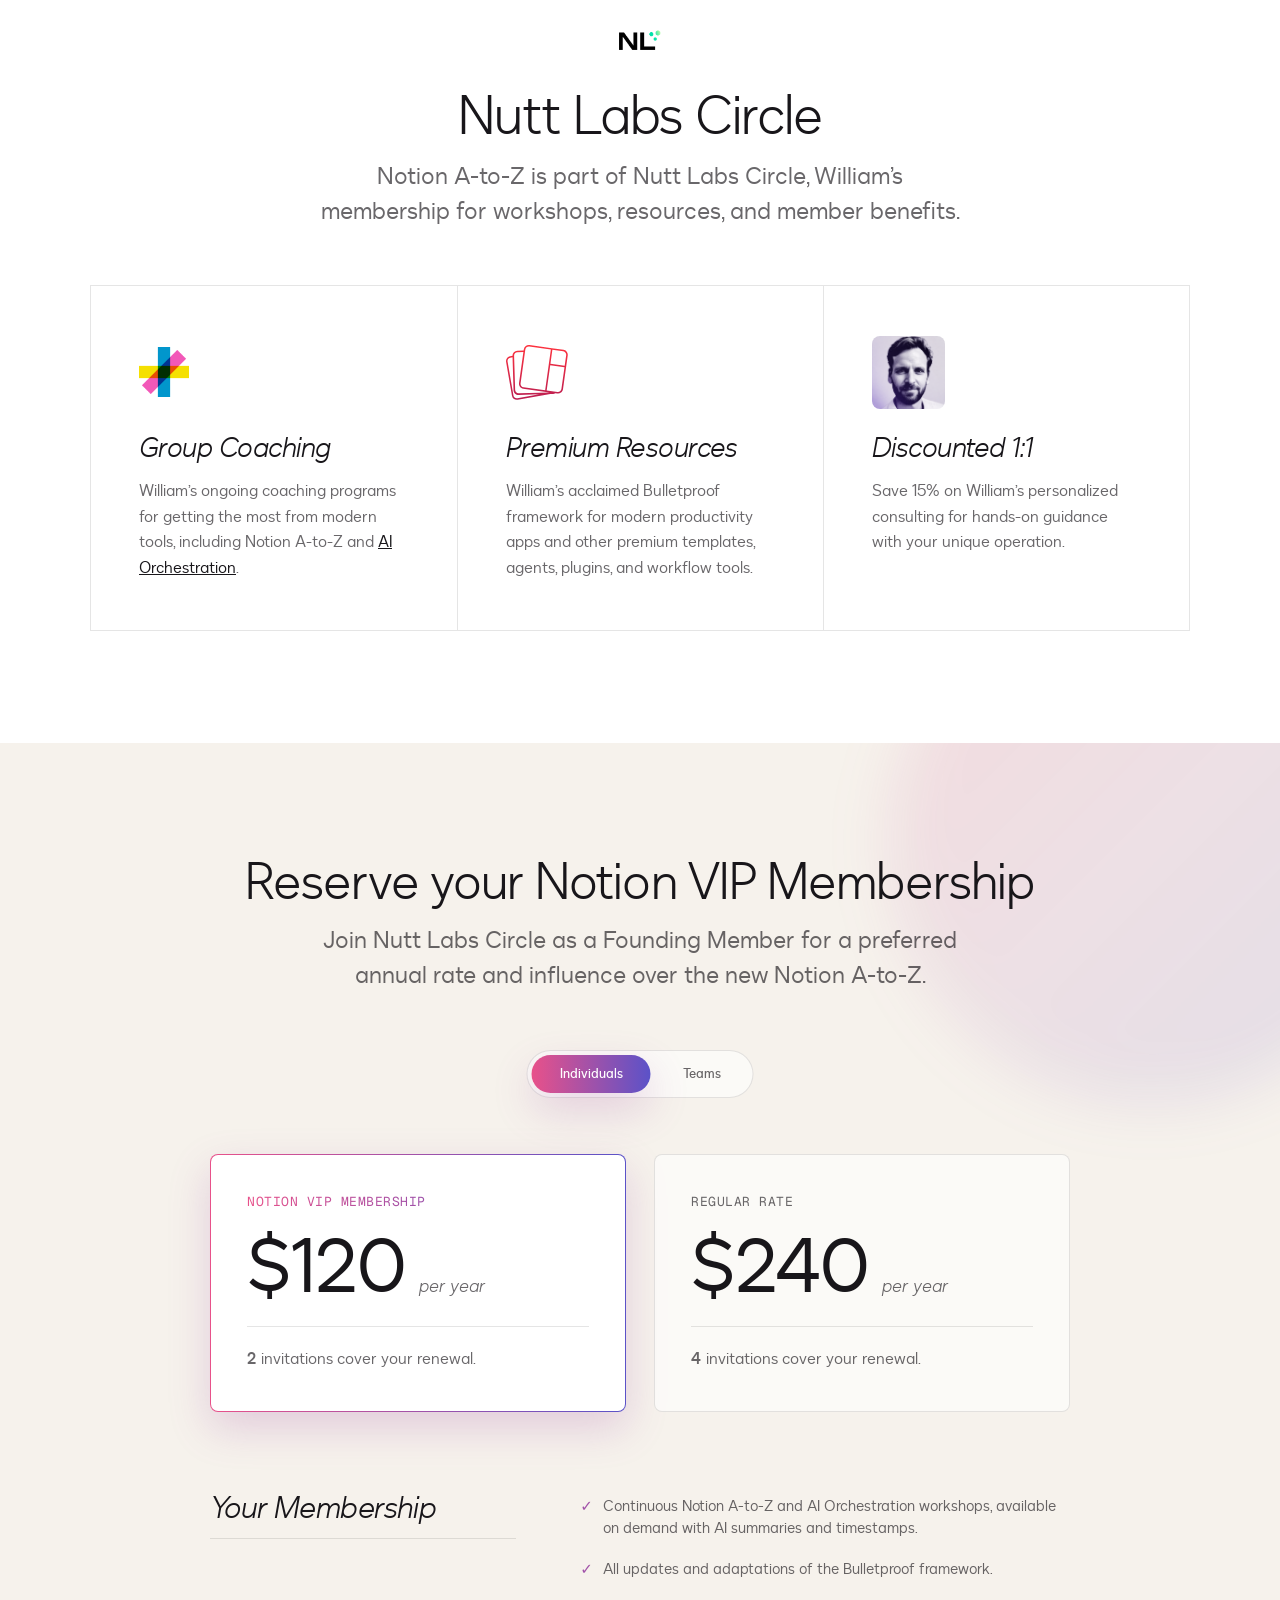
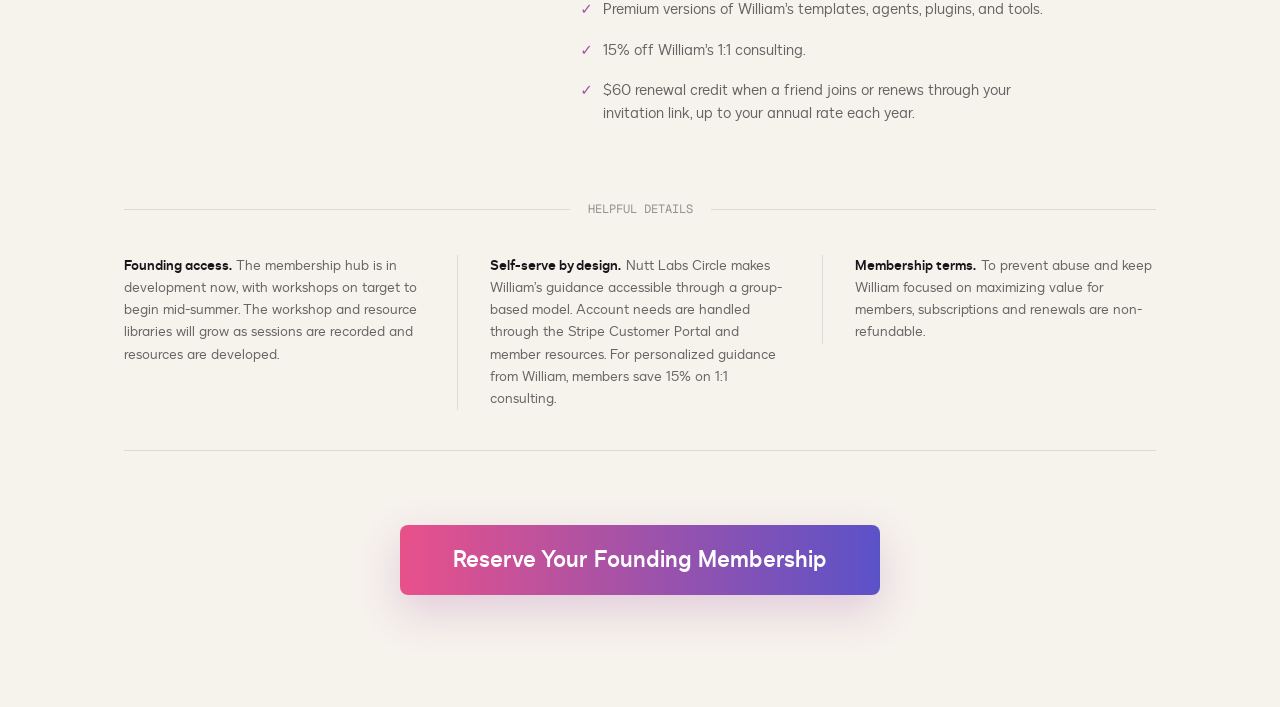
==== commit 0b77889c: "Prog Co-authored-by: Copilot <copilot@github.com>" ====
--- a/notion-az/index.html
+++ b/notion-az/index.html
@@ -67,7 +67,7 @@
           </div>
         </div>
 
-        <p class="bio-body">With <a href="https://circle.nutt.ai/notion-az" target="_blank" rel="noopener noreferrer">Notion A-to-Z</a>, William is making his guidance more accessible, practical, and current through ongoing workshops and unlimited access to Bulletproof and other premium resources.</p>
+        <p class="bio-body">With Notion A-to-Z, William is making his guidance more accessible, practical, and current through ongoing workshops and unlimited access to Bulletproof and other premium resources.</p>
       </div>
       <div class="bio-image">
         <img src="../assets/william-nutt_profile.jpg" alt="Portrait of William Nutt">
@@ -89,7 +89,7 @@
           </button>
           <div class="accordion-panel" id="acc-panel-1" role="region" aria-labelledby="acc-trigger-1" hidden>
             <p class="accordion-body">Mastering Notion starts with your mindset. Through his work with users, collaborations with the Notion team, and countless hours of tinkering in his own workspaces, William established a set of principles for learning and applying Notion.</p>
-            <p class="accordion-body">Those principles will underpin every <a href="https://circle.nutt.ai/notion-az" target="_blank" rel="noopener noreferrer">Notion A-to-Z</a> workshop, and William will review them frequently to keep them front of mind.</p>
+            <p class="accordion-body">Those principles will underpin every Notion A-to-Z workshop, and William will review them frequently to keep them front of mind.</p>
           </div>
         </div>
 
@@ -111,7 +111,7 @@
           </button>
           <div class="accordion-panel" id="acc-panel-3" role="region" aria-labelledby="acc-trigger-3" hidden>
             <p class="accordion-body">Members will have exclusive access to the upcoming version of William’s acclaimed Bulletproof framework, which will infuse Notion’s latest features and, for the first time, include adaptations for other database and spreadsheet apps, including Airtable and Google Sheets.</p>
-            <p class="accordion-body">In <a href="https://circle.nutt.ai/notion-az" target="_blank" rel="noopener noreferrer">Notion A-to-Z</a> workshops, William will rebuild components and demonstrate how to expand the system with new master databases, including many he uses in his own workflow.</p>
+            <p class="accordion-body">In Notion A-to-Z workshops, William will rebuild components and demonstrate how to expand the system with new master databases, including many he uses in his own workflow.</p>
             <p class="accordion-body">Along the way, he’ll reinforce his core principles and Notion fundamentals until they click, giving members the foundation to apply them for their unique needs.</p>
           </div>
         </div>
@@ -155,7 +155,7 @@
             <span class="accordion-icon" aria-hidden="true"></span>
           </button>
           <div class="accordion-panel" id="acc-panel-7" role="region" aria-labelledby="acc-trigger-7" hidden>
-            <p class="accordion-body">Notion is evolving at light speed. The reimagined format of <a href="https://circle.nutt.ai/notion-az" target="_blank" rel="noopener noreferrer">Notion A-to-Z</a> is designed to stay current as the team adds new features and novel strategies emerge. William will regularly recap those features and demonstrate how to incorporate them into your existing systems.</p>
+            <p class="accordion-body">Notion is evolving at light speed. The reimagined format of Notion A-to-Z is designed to stay current as the team adds new features and novel strategies emerge. William will regularly recap those features and demonstrate how to incorporate them into your existing systems.</p>
           </div>
         </div>
 
@@ -201,13 +201,13 @@
         <div class="circle-header-divider"></div>
         <img src="../assets/nutt-labs_icon.png" alt="Nutt Labs" class="circle-logo">
       </div>
-      <p class="circle-subheader"><a href="https://circle.nutt.ai/notion-az" target="_blank" rel="noopener noreferrer">Notion A-to-Z</a> is part of Nutt Labs Circle, William’s membership for workshops, resources, and member benefits.</p>
+      <p class="circle-subheader">Notion A-to-Z is part of Nutt Labs Circle, William’s membership for workshops, resources, and member benefits.</p>
 
       <div class="circle-grid">
         <div class="circle-card">
           <div class="card-image-wrap"><img src="../assets/Productivity-Nexus-Icon.png" alt="" class="card-image card-image--icon card-image--productivity-nexus"></div>
           <h3 class="circle-title">Group Coaching</h3>
-          <p class="circle-description">William’s ongoing coaching programs for getting the most from modern tools, including <a href="https://circle.nutt.ai/notion-az" target="_blank" rel="noopener noreferrer">Notion A-to-Z</a> and AI Orchestration.</p>
+          <p class="circle-description">William’s ongoing coaching programs for getting the most from modern tools, including Notion A-to-Z and <a class="accent-link" href="https://circle.nutt.ai/ai-orchestration" target="_blank" rel="noopener noreferrer">AI Orchestration</a>.</p>
         </div>
 
         <div class="circle-card">
@@ -229,7 +229,7 @@
   <section class="pricing-section" id="pricing">
     <div class="pricing-inner">
       <h2 class="pricing-header">Reserve your Notion VIP Membership</h2>
-      <p class="pricing-subheader">Join Nutt Labs Circle as a Founding Member for a preferred annual rate and influence over the new <a href="https://circle.nutt.ai/notion-az" target="_blank" rel="noopener noreferrer">Notion A-to-Z</a>.</p>
+      <p class="pricing-subheader">Join Nutt Labs Circle as a Founding Member for a preferred annual rate and influence over the new Notion A-to-Z.</p>
 
       <div class="tabs">
         <button class="tab active" onclick="switchTab('individual')">Individuals</button>
@@ -262,7 +262,7 @@
           <hr class="features-line">
         </div>
         <ul class="features-list">
-          <li class="feature-item"><span class="feature-check">&#10003;</span> <span>Continuous <a href="https://circle.nutt.ai/notion-az" target="_blank" rel="noopener noreferrer">Notion A-to-Z</a> and AI Orchestration workshops, available on demand with AI summaries and timestamps.</span></li>
+          <li class="feature-item"><span class="feature-check">&#10003;</span> <span>Continuous Notion A-to-Z and AI Orchestration workshops, available on demand with AI summaries and timestamps.</span></li>
           <li class="feature-item"><span class="feature-check">&#10003;</span> <span>All updates and adaptations of the Bulletproof framework.</span></li>
           <li class="feature-item"><span class="feature-check">&#10003;</span> <span>Premium versions of William’s templates, agents, plugins, and tools.</span></li>
           <li class="feature-item"><span class="feature-check">&#10003;</span> <span>15% off William’s 1:1 consulting.</span></li>
--- a/notion-az/css/main.css
+++ b/notion-az/css/main.css
@@ -115,6 +115,14 @@
   transition: color var(--transition-fast), transform var(--transition-fast), box-shadow var(--transition-fast);
 }
 
+.accent-link {
+  color: var(--ink);
+}
+
+.accent-link:hover {
+  color: var(--accent);
+}
+
 .hero__eyebrow {
   text-decoration: none;
 }
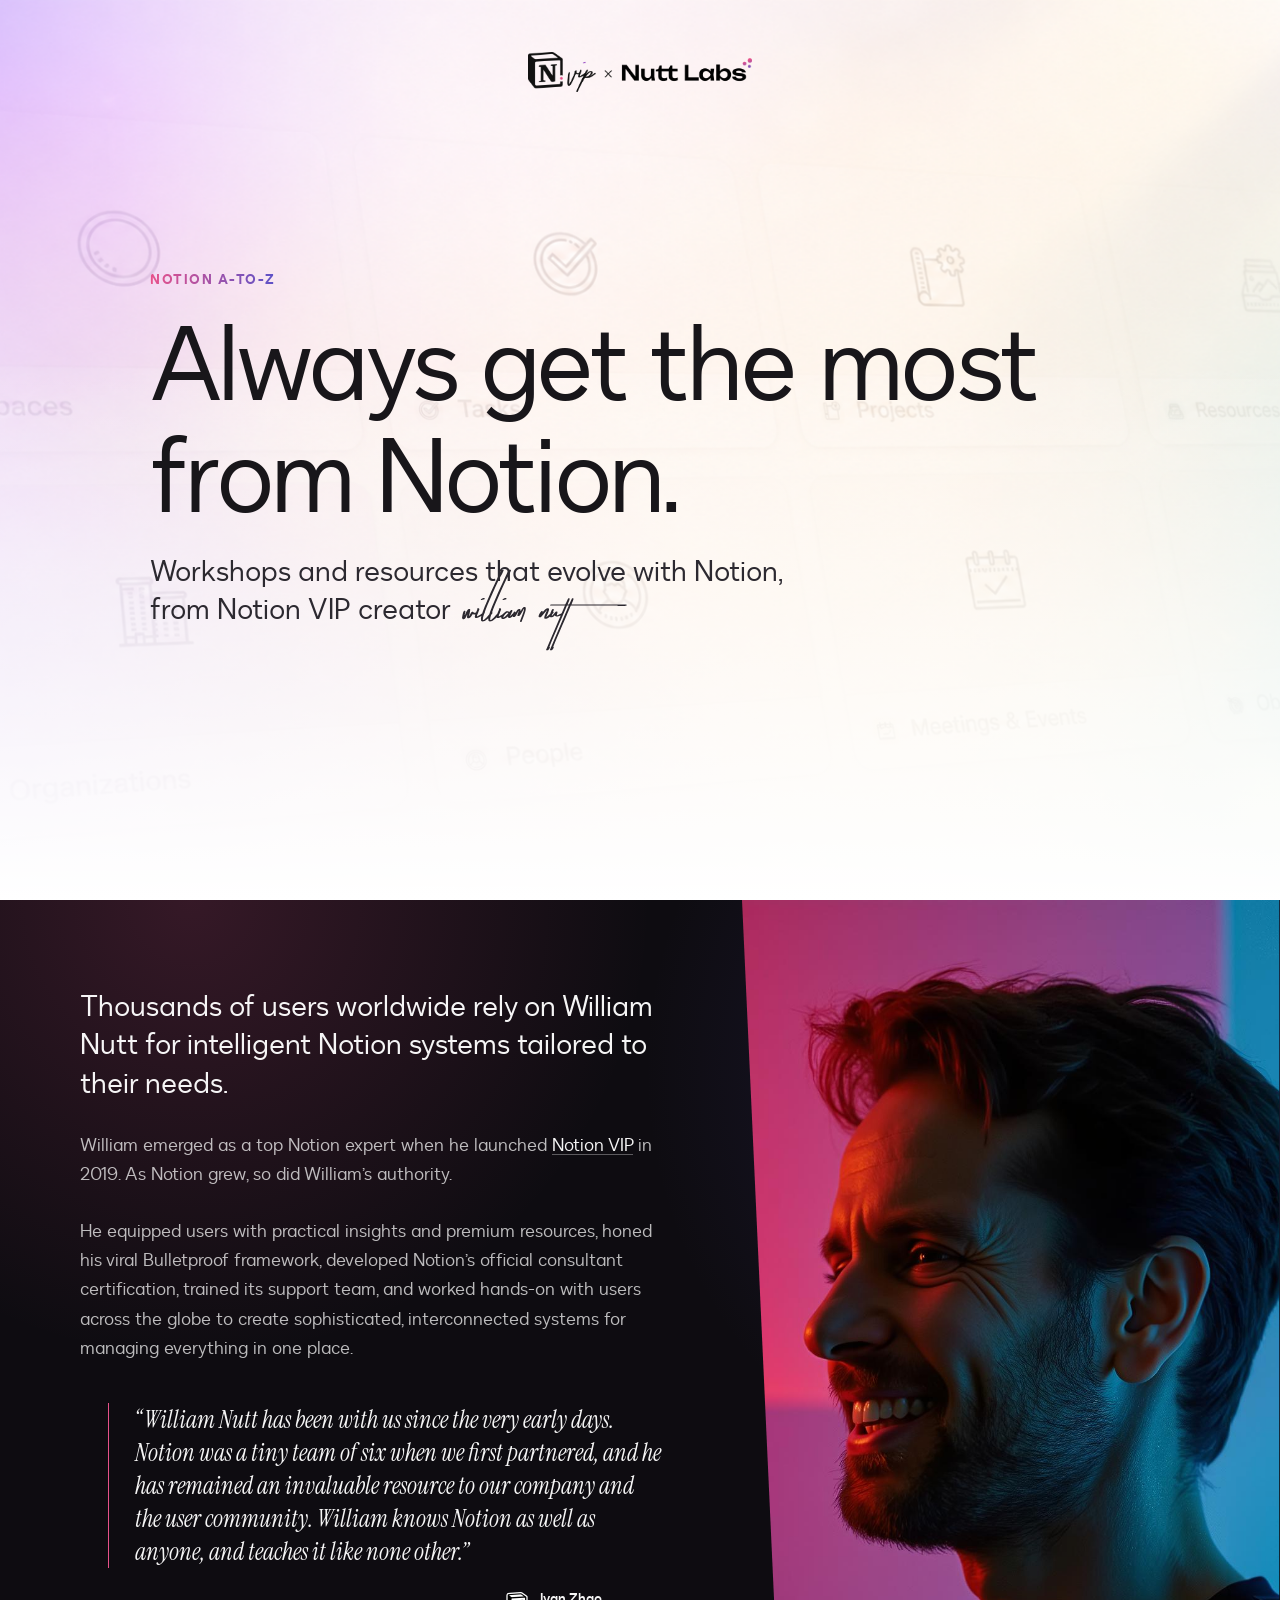
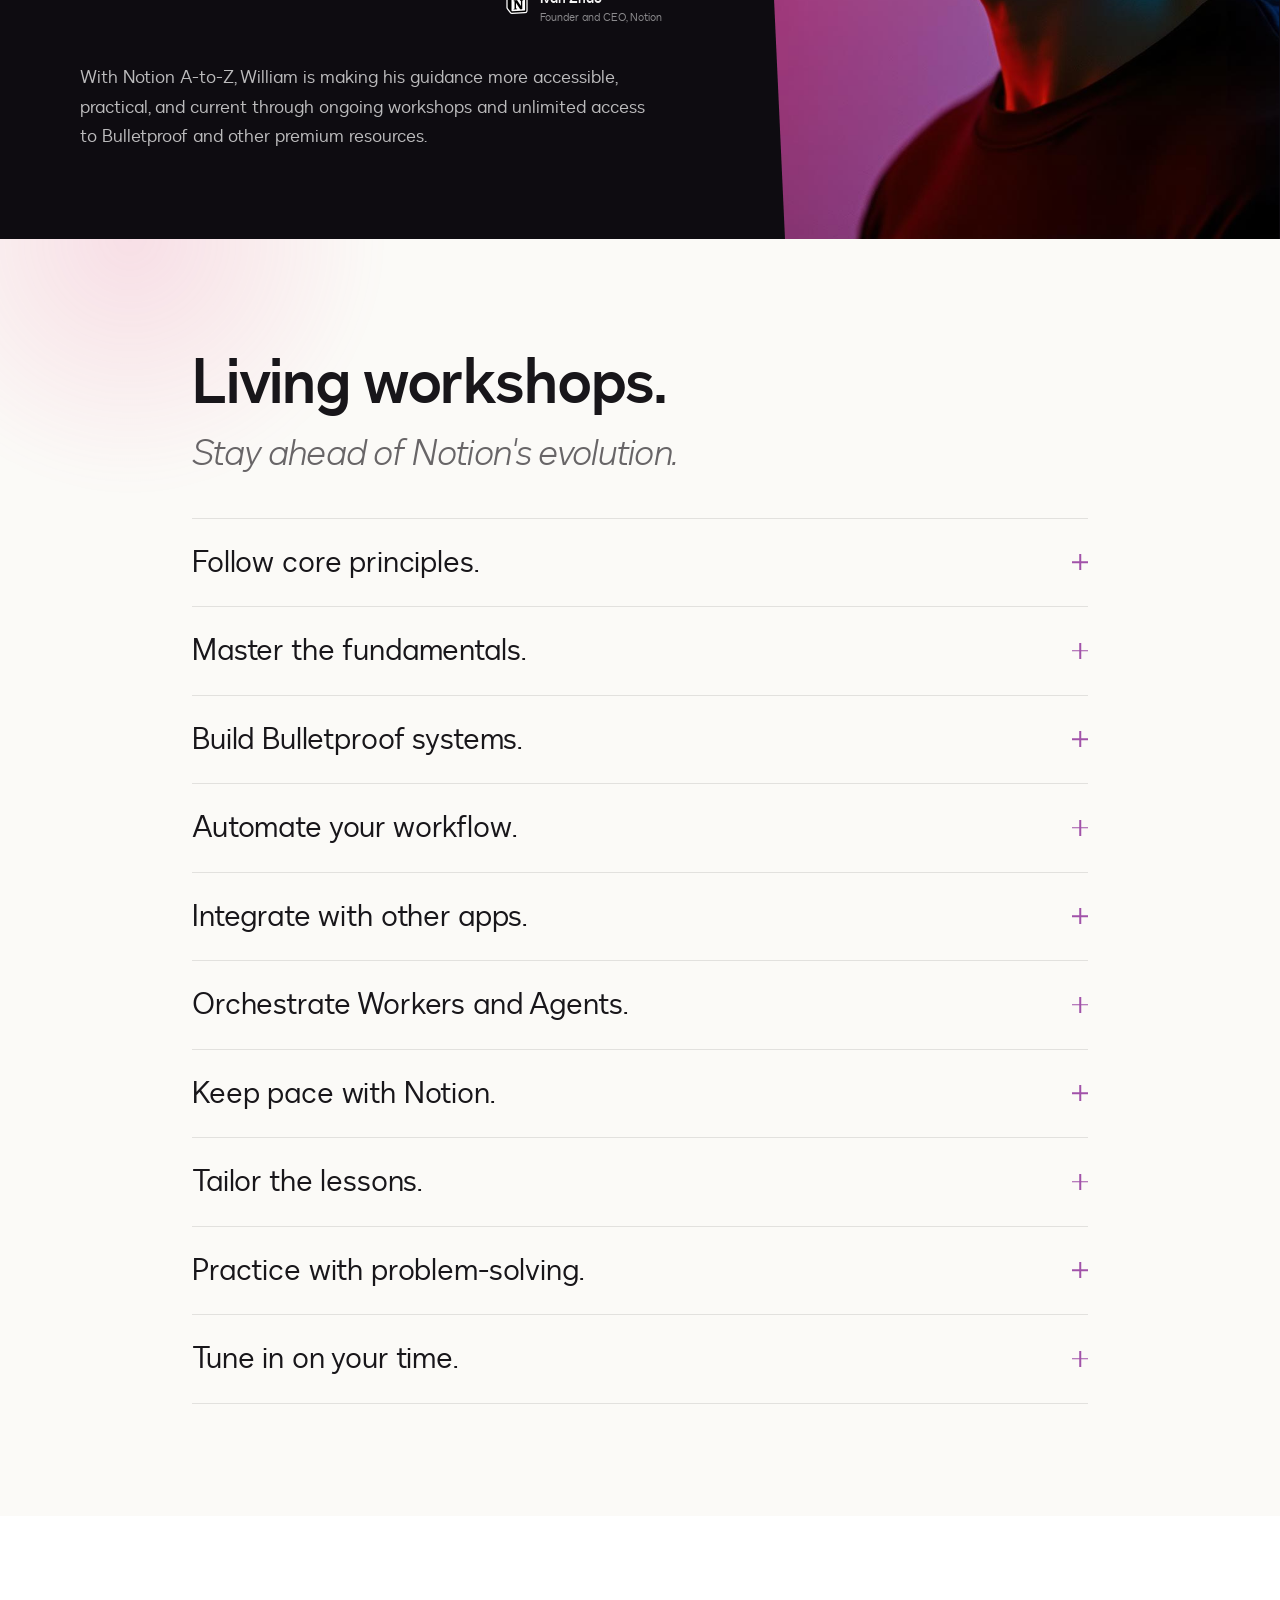
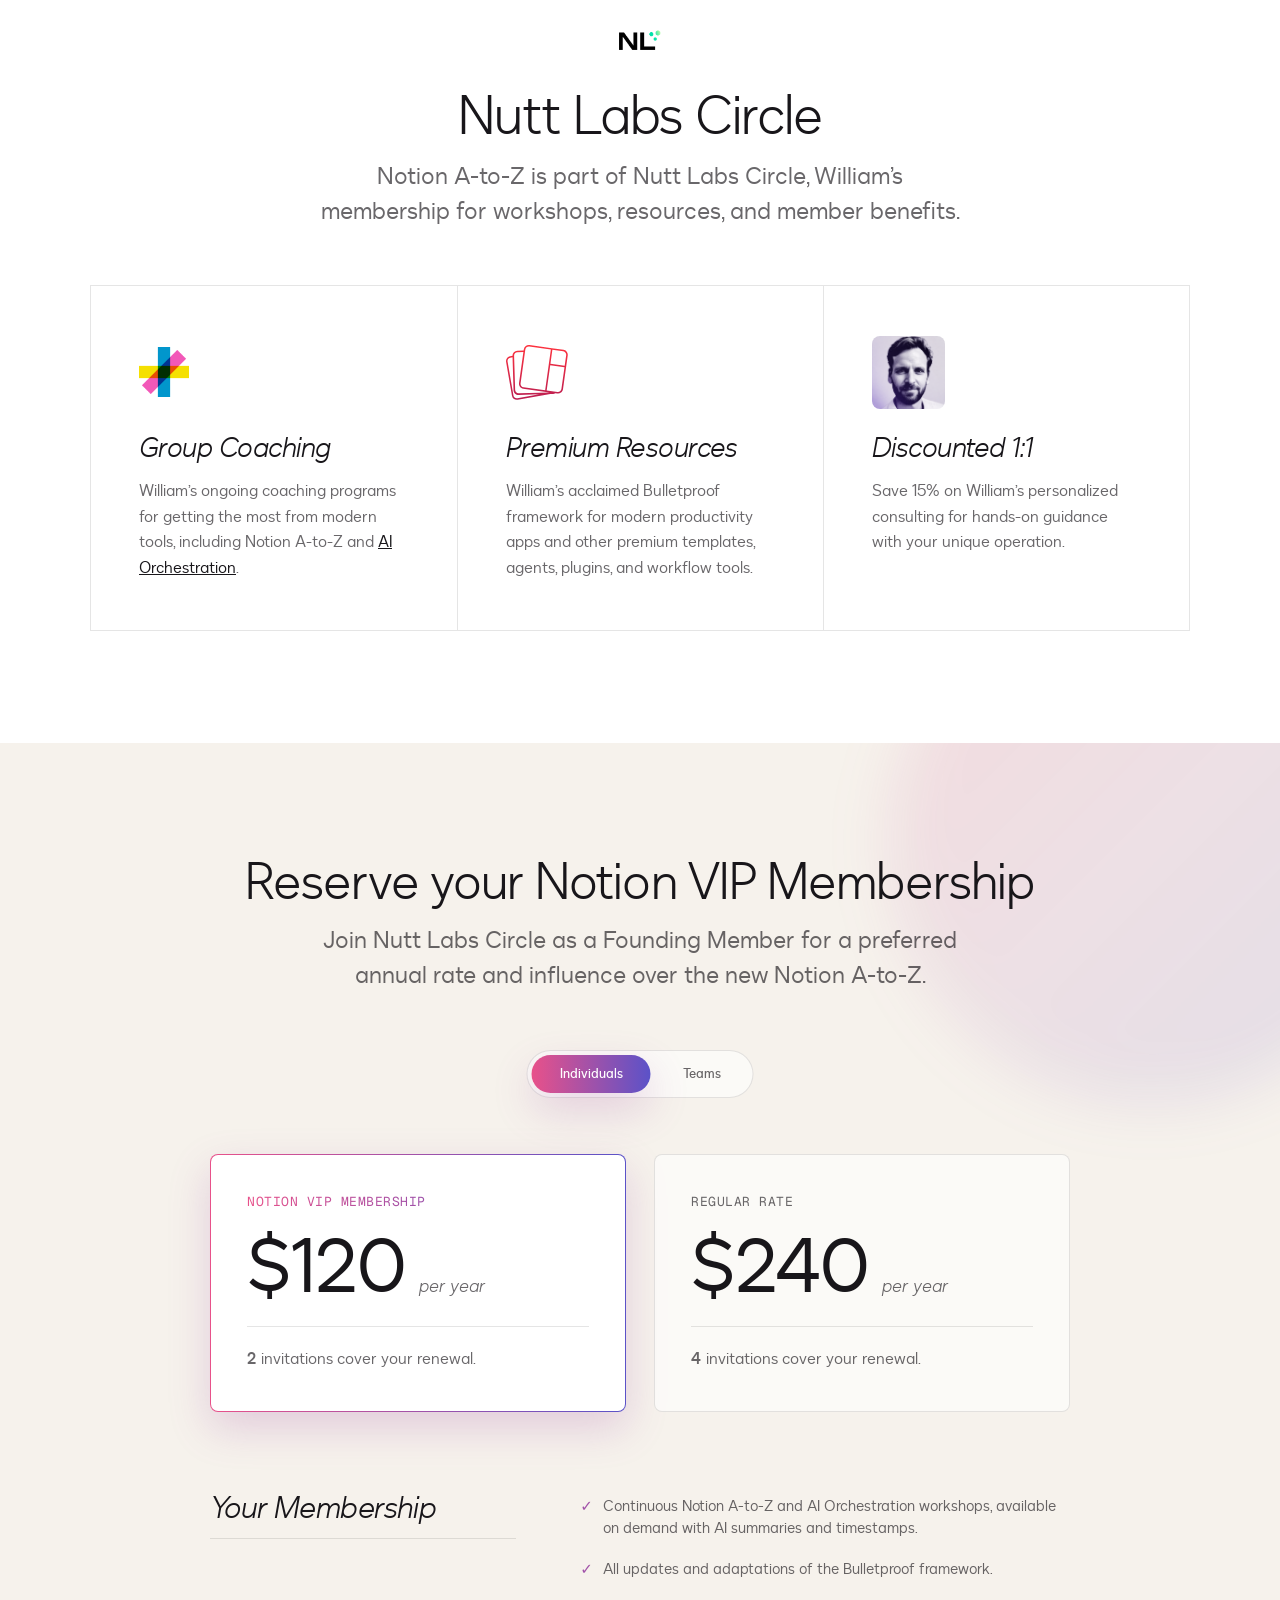
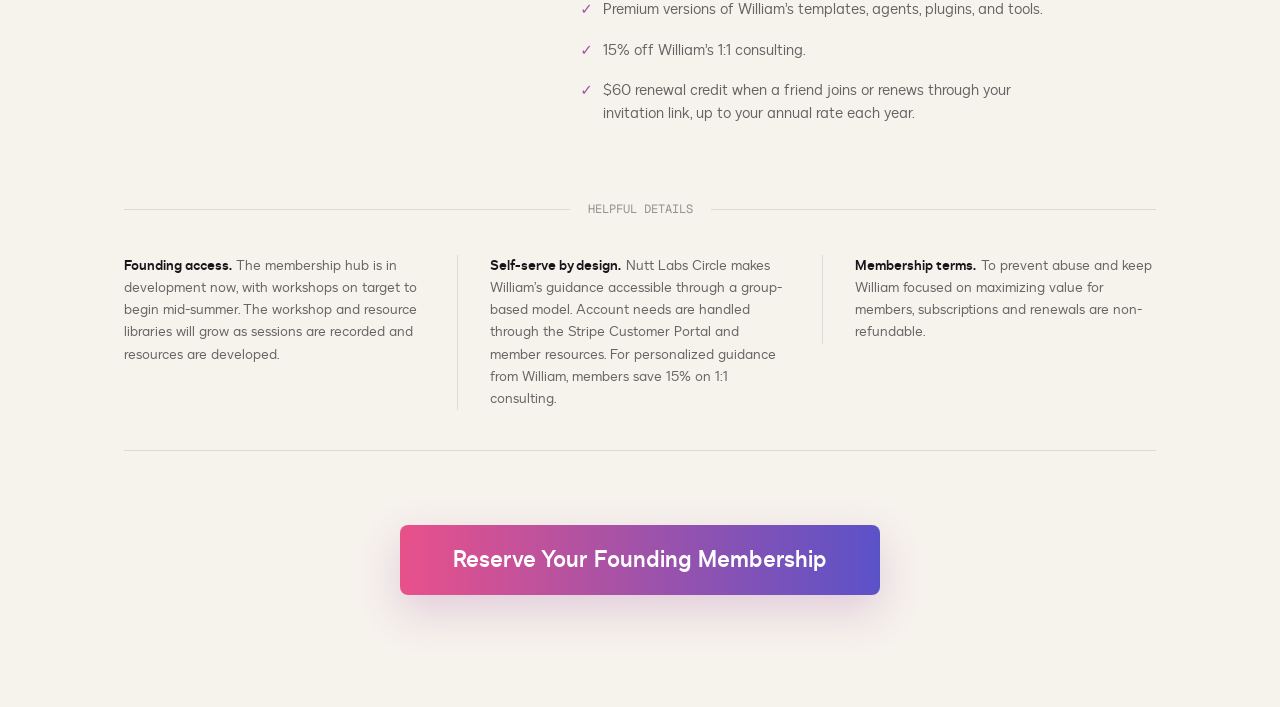
==== commit 0fe59585: "rarr" ====
--- a/notion-az/index.html
+++ b/notion-az/index.html
@@ -12,7 +12,7 @@
 </script>
 <meta charset="UTF-8">
 <meta name="viewport" content="width=device-width, initial-scale=1.0">
-<title>Notion A-to-Z: Always get the most from Notion.</title>
+<title>Notion A-to-Z &rarr; Always get the most from Notion.</title>
 <link rel="icon" type="image/png" href="../assets/nutt-labs_favicon.png">
 <meta property="og:image" content="https://circle.nutt.ai/assets/notion-a-to-z_og.jpg">
 <link rel="stylesheet" href="css/main.css">
--- a/notion-az/css/main.css
+++ b/notion-az/css/main.css
@@ -256,9 +256,9 @@
 
 .hero__headline {
   font-family: var(--font-ui);
-  font-size: 96px;
-  font-weight: 600;
-  line-height: 1.06;
+  font-size: 104px;
+  font-weight: 400;
+  line-height: 1.08;
   letter-spacing: -0.025em;
   color: var(--ink);
   text-wrap: balance;
